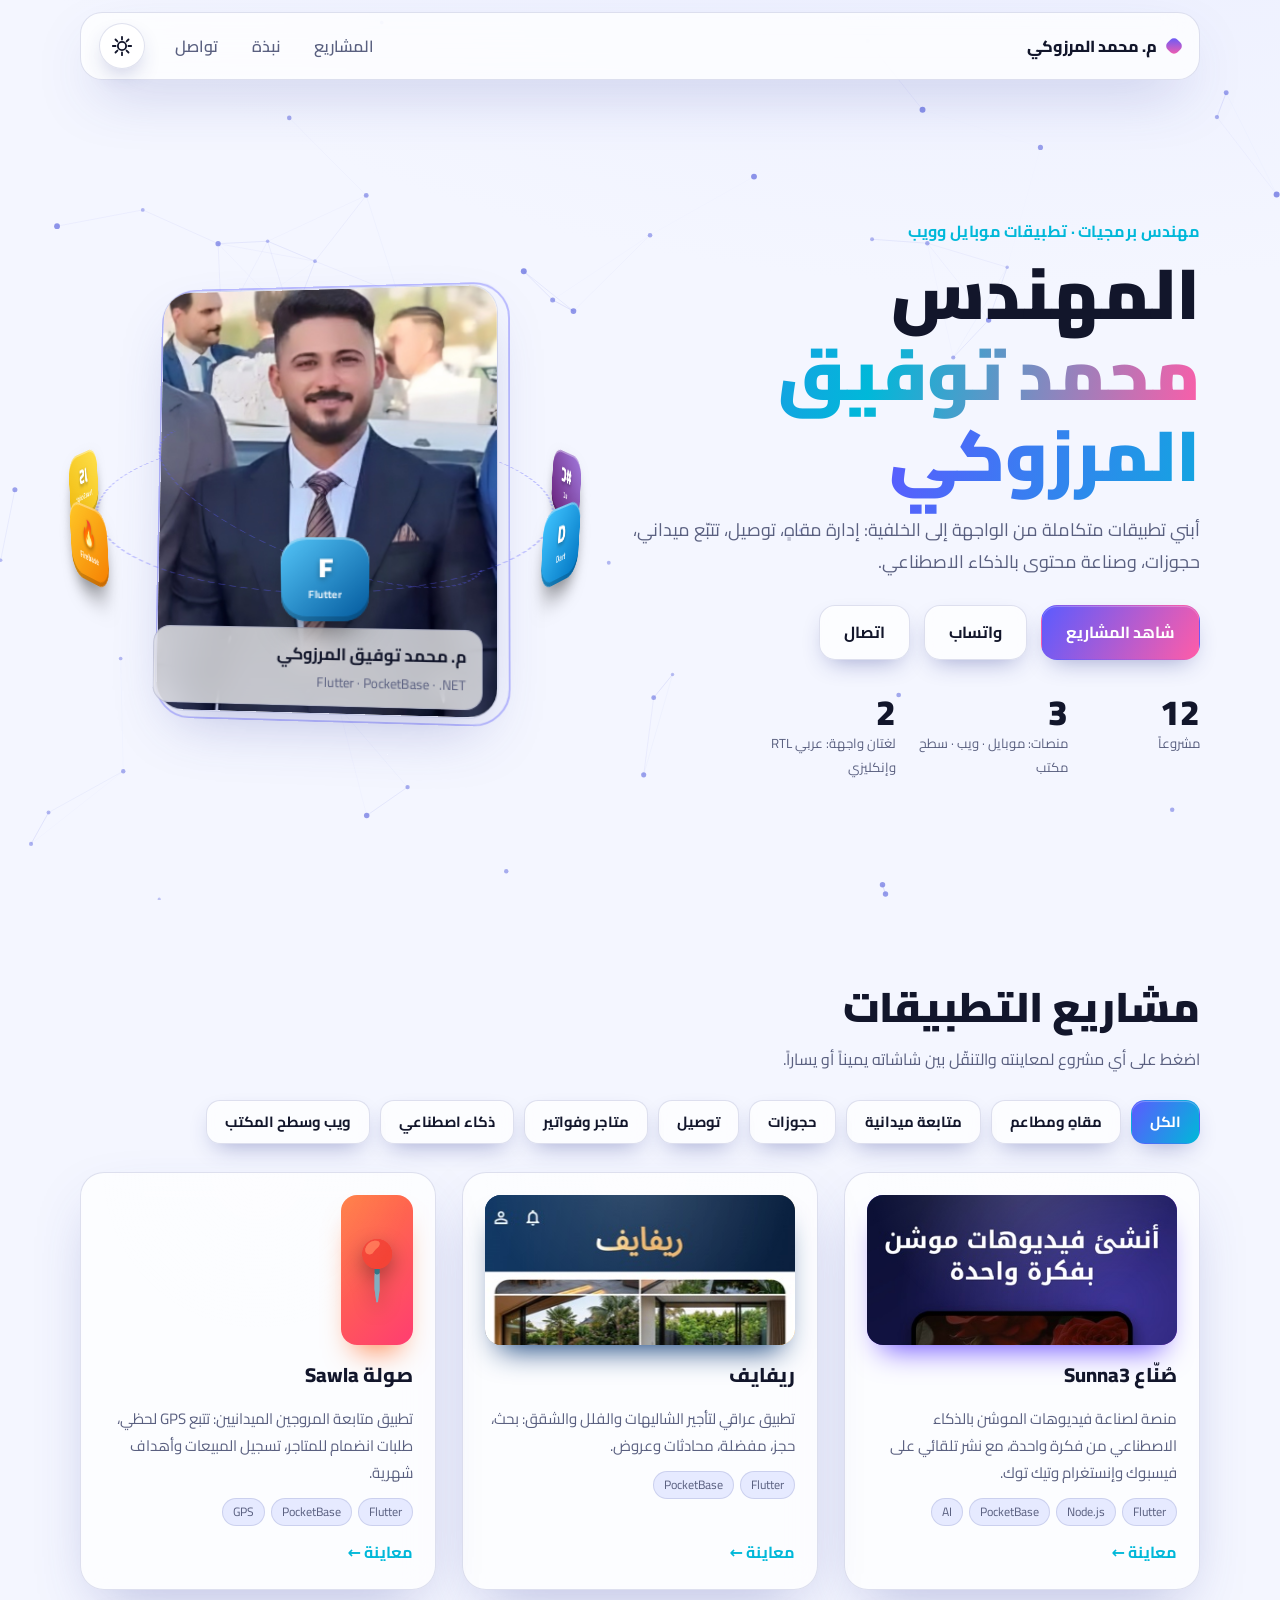
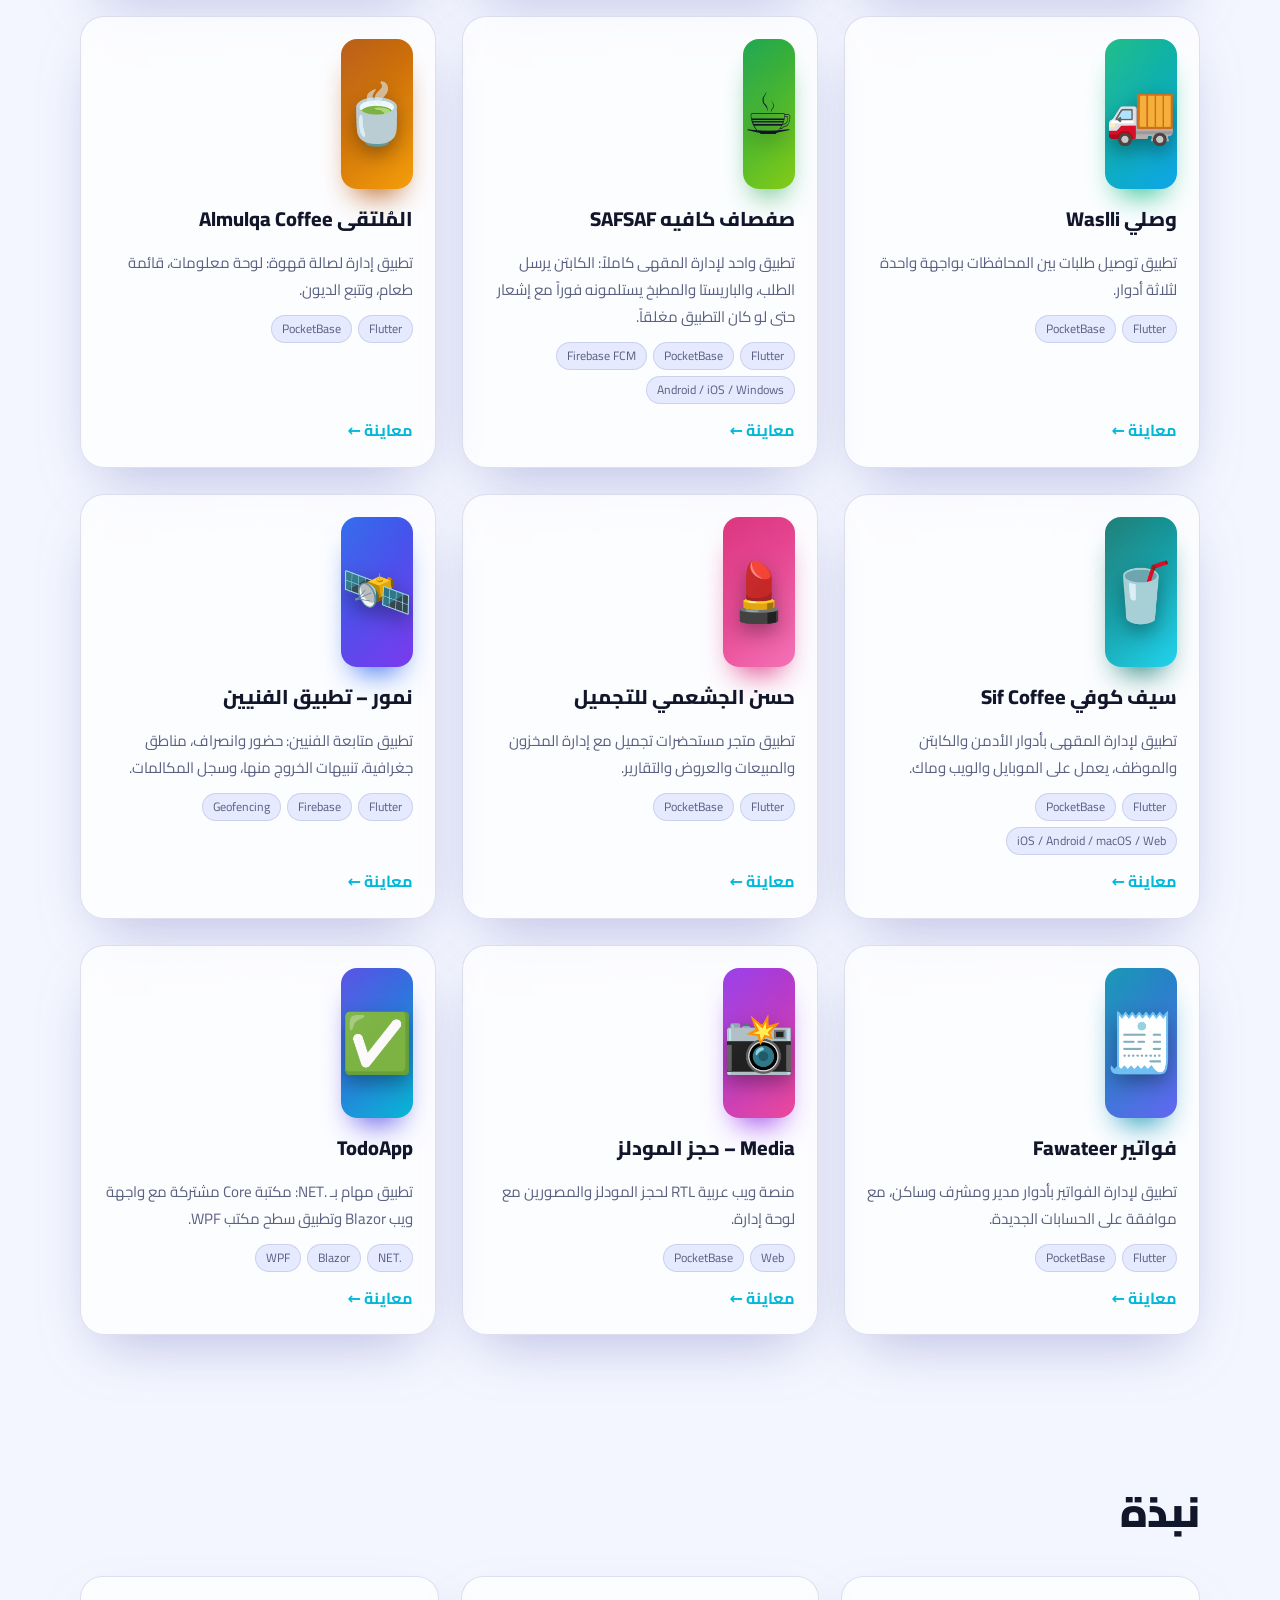
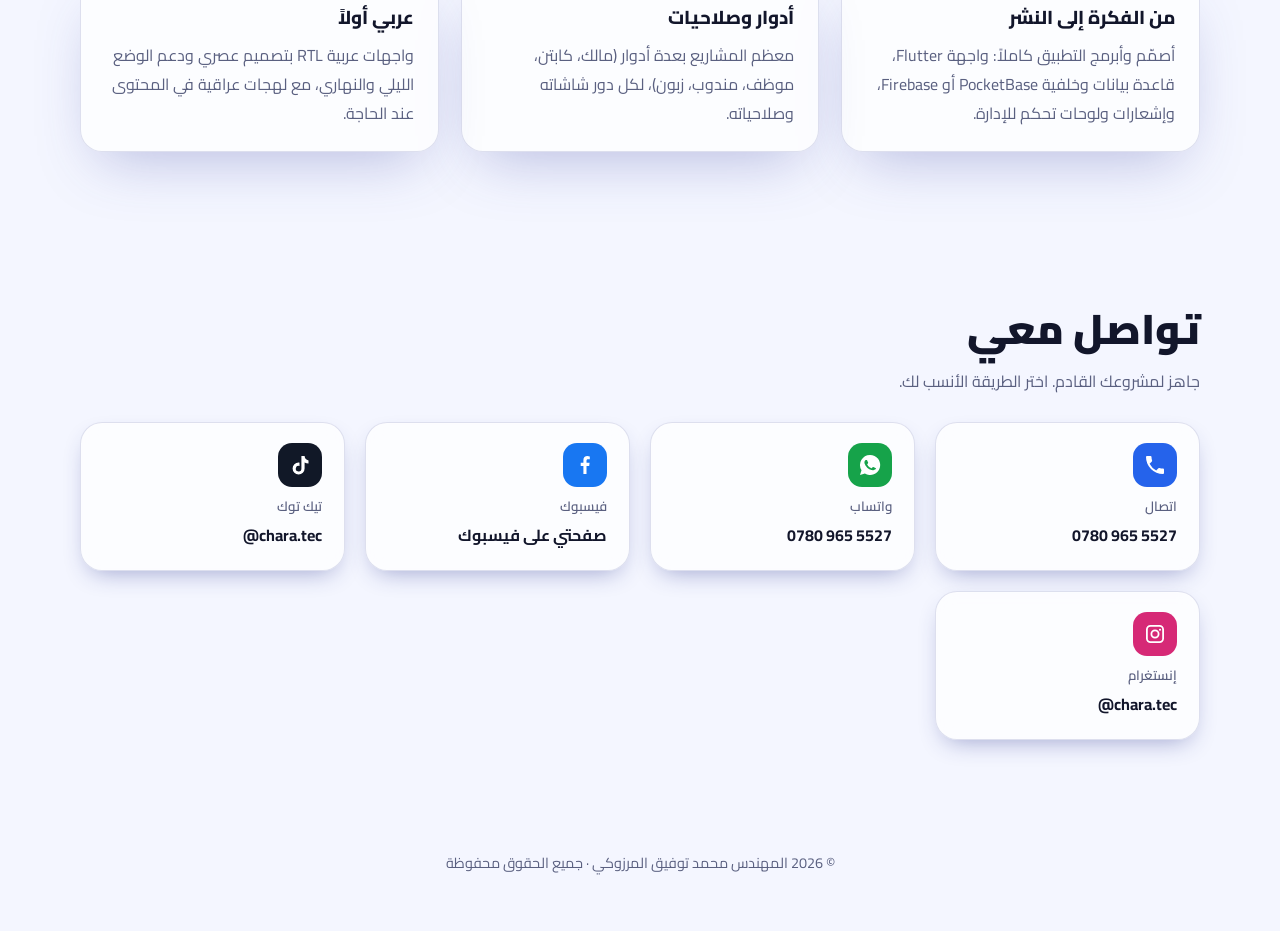
==== index.html @ 1ab7b8b7 "Replace cubes with orbiting 3D tech icons" ====
<!doctype html>
<html lang="ar" dir="rtl">
<head>
<meta charset="utf-8">
<meta name="viewport" content="width=device-width, initial-scale=1">
<title>المهندس محمد توفيق المرزوكي | مشاريع التطبيقات</title>
<meta name="description" content="معرض أعمال المهندس محمد توفيق المرزوكي: تطبيقات موبايل وويب بـ Flutter و PocketBase و .NET.">
<meta name="theme-color" content="#0b1020">
<meta property="og:title" content="المهندس محمد توفيق المرزوكي | مشاريع التطبيقات">
<meta property="og:description" content="معرض أعمال تطبيقات الموبايل والويب.">
<meta property="og:image" content="assets/me.jpg">
<link rel="icon" href="assets/sunna3-icon.png">
<link rel="preconnect" href="https://fonts.googleapis.com">
<link rel="preconnect" href="https://fonts.gstatic.com" crossorigin>
<link href="https://fonts.googleapis.com/css2?family=Cairo:wght@400;600;800;900&display=swap" rel="stylesheet">
<link rel="stylesheet" href="style.css">
<script>
try{var t=localStorage.getItem('theme');if(!t)t=matchMedia('(prefers-color-scheme: light)').matches?'light':'dark';document.documentElement.dataset.theme=t}catch(e){document.documentElement.dataset.theme='dark'}
</script>
</head>
<body>
<canvas id="bg" aria-hidden="true"></canvas>

<header class="nav">
  <a class="brand" href="#top"><span class="brand-dot"></span>م. محمد المرزوكي</a>
  <nav class="links">
    <a href="#projects">المشاريع</a>
    <a href="#about">نبذة</a>
    <a href="#contact">تواصل</a>
  </nav>
  <button id="themeBtn" class="fbtn icon-btn" aria-label="تبديل الوضع الليلي والنهاري" title="الوضع الليلي / النهاري">
    <svg class="i-sun" viewBox="0 0 24 24"><circle cx="12" cy="12" r="4.5"/><path d="M12 2v3M12 19v3M2 12h3M19 12h3M4.9 4.9l2.1 2.1M17 17l2.1 2.1M4.9 19.1 7 17M17 7l2.1-2.1"/></svg>
    <svg class="i-moon" viewBox="0 0 24 24"><path d="M20 14.5A8.5 8.5 0 0 1 9.5 4 8.5 8.5 0 1 0 20 14.5z"/></svg>
  </button>
</header>

<main id="top">
  <section class="hero">
    <div class="hero-text" data-reveal>
      <p class="eyebrow">مهندس برمجيات · تطبيقات موبايل وويب</p>
      <h1>المهندس<br><span class="grad">محمد توفيق المرزوكي</span></h1>
      <p class="lead">أبني تطبيقات متكاملة من الواجهة إلى الخلفية: إدارة مقاهٍ، توصيل، تتبّع ميداني، حجوزات، وصناعة محتوى بالذكاء الاصطناعي.</p>
      <div class="cta">
        <a class="fbtn primary" href="#projects">شاهد المشاريع</a>
        <a class="fbtn ghost" href="https://wa.me/9647809655527" target="_blank" rel="noopener">واتساب</a>
        <a class="fbtn ghost" href="tel:+9647809655527">اتصال</a>
      </div>
      <ul class="stats">
        <li><b data-count="12">0</b><span>مشروعاً</span></li>
        <li><b data-count="3">0</b><span>منصات: موبايل · ويب · سطح مكتب</span></li>
        <li><b data-count="2">0</b><span>لغتان واجهة: عربي RTL وإنكليزي</span></li>
      </ul>
    </div>

    <div class="hero-3d" id="hero3d">
      <ul class="orbit" aria-label="لغات وتقنيات البرمجة"><li class="tech" style="--a:0deg;--bg:linear-gradient(135deg,#54c5f8,#01579b)"><span class="tile"><b>F</b><small>Flutter</small></span></li><li class="tech" style="--a:51deg;--bg:linear-gradient(135deg,#40c4ff,#0175c2)"><span class="tile"><b>D</b><small>Dart</small></span></li><li class="tech" style="--a:103deg;--bg:linear-gradient(135deg,#a179dc,#68217a)"><span class="tile"><b>C#</b><small>C#</small></span></li><li class="tech" style="--a:154deg;--bg:linear-gradient(135deg,#7b4fe0,#512bd4)"><span class="tile"><b>.NET</b><small>.NET</small></span></li><li class="tech" style="--a:206deg;--bg:linear-gradient(135deg,#8cc84b,#3c873a)"><span class="tile"><b>JS</b><small>Node.js</small></span></li><li class="tech" style="--a:257deg;--bg:linear-gradient(135deg,#ffe14d,#f0b90b)"><span class="tile"><b>JS</b><small>JavaScript</small></span></li><li class="tech" style="--a:309deg;--bg:linear-gradient(135deg,#ffca28,#f57c00)"><span class="tile"><b>🔥</b><small>Firebase</small></span></li></ul>
      <div class="ring r1"></div><div class="ring r2"></div>
      <figure class="photo">
        <img src="assets/me.jpg" alt="المهندس محمد توفيق المرزوكي" width="900" height="1125">
        <figcaption><b>م. محمد توفيق المرزوكي</b><span>Flutter · PocketBase · .NET</span></figcaption>
      </figure>
    </div>
  </section>

  <section id="projects" class="section">
    <div class="sec-head" data-reveal>
      <h2>مشاريع التطبيقات</h2>
      <p>اضغط على أي مشروع لمعاينته والتنقّل بين شاشاته يميناً أو يساراً.</p>
    </div>
    <div class="filters" id="filters" data-reveal></div>
    <div class="grid" id="grid"></div>
  </section>

  <section id="about" class="section about">
    <div class="sec-head" data-reveal><h2>نبذة</h2></div>
    <div class="about-grid">
      <article class="card3d" data-reveal><h3>من الفكرة إلى النشر</h3><p>أصمّم وأبرمج التطبيق كاملاً: واجهة Flutter، قاعدة بيانات وخلفية PocketBase أو Firebase، وإشعارات ولوحات تحكم للإدارة.</p></article>
      <article class="card3d" data-reveal><h3>أدوار وصلاحيات</h3><p>معظم المشاريع بعدة أدوار (مالك، كابتن، موظف، مندوب، زبون)، لكل دور شاشاته وصلاحياته.</p></article>
      <article class="card3d" data-reveal><h3>عربي أولاً</h3><p>واجهات عربية RTL بتصميم عصري ودعم الوضع الليلي والنهاري، مع لهجات عراقية في المحتوى عند الحاجة.</p></article>
    </div>
  </section>

  <section id="contact" class="section">
    <div class="sec-head" data-reveal>
      <h2>تواصل معي</h2>
      <p>جاهز لمشروعك القادم. اختر الطريقة الأنسب لك.</p>
    </div>
    <div class="contact-grid" id="contactGrid"></div>
  </section>
</main>

<footer>
  <p>© <span id="yr"></span> المهندس محمد توفيق المرزوكي · جميع الحقوق محفوظة</p>
</footer>

<!-- Preview modal -->
<div class="modal" id="modal" hidden role="dialog" aria-modal="true" aria-labelledby="mTitle">
  <div class="backdrop" data-close></div>
  <div class="sheet">
    <button class="fbtn icon-btn close" data-close aria-label="إغلاق">✕</button>
    <div class="stage">
      <button class="fbtn icon-btn nav-arrow next" id="nextBtn" aria-label="التالي">‹</button>
      <div class="phone" id="phone"><div class="notch"></div><div class="screen" id="screen"></div></div>
      <button class="fbtn icon-btn nav-arrow prev" id="prevBtn" aria-label="السابق">›</button>
    </div>
    <div class="dots" id="dots"></div>
    <div class="info">
      <h3 id="mTitle"></h3>
      <p id="mDesc"></p>
      <ul class="chips" id="mTags"></ul>
      <ul class="feat" id="mFeat"></ul>
    </div>
  </div>
</div>

<script src="app.js"></script>
</body>
</html>
---- style.css ----
:root{
  --bg:#f4f6ff;--bg2:#e6eaff;--card:rgba(255,255,255,.72);--card-b:rgba(80,90,160,.18);
  --text:#12162b;--muted:#5a6080;--a1:#5b5bff;--a2:#00b8d9;--a3:#ff5ca8;
  --shadow:0 24px 60px -20px rgba(60,70,160,.35);--cube:rgba(91,91,255,.14);--cube-b:rgba(91,91,255,.55)
}
:root[data-theme="dark"]{
  --bg:#080b18;--bg2:#10152e;--card:rgba(22,28,60,.62);--card-b:rgba(140,150,255,.2);
  --text:#eef0ff;--muted:#9aa2cc;--a1:#7c7cff;--a2:#22d3ee;--a3:#ff6bb5;
  --shadow:0 28px 70px -22px rgba(0,0,0,.8);--cube:rgba(124,124,255,.12);--cube-b:rgba(124,124,255,.6)
}
*{box-sizing:border-box;margin:0;padding:0}
html{scroll-behavior:smooth;-webkit-text-size-adjust:100%}
body{font-family:'Cairo',system-ui,sans-serif;background:radial-gradient(1200px 700px at 80% -10%,var(--bg2),var(--bg));color:var(--text);line-height:1.8;overflow-x:hidden;min-height:100vh;transition:background .4s,color .4s}
#bg{position:fixed;inset:0;width:100%;height:100%;z-index:0;pointer-events:none}
main,footer,.nav{position:relative;z-index:1}
a{color:inherit;text-decoration:none}
ul{list-style:none}
.grad{background:linear-gradient(100deg,var(--a1),var(--a2) 55%,var(--a3));-webkit-background-clip:text;background-clip:text;color:transparent}

/* nav */
.nav{position:sticky;top:12px;margin:12px auto 0;width:min(1120px,calc(100% - 24px));display:flex;align-items:center;gap:16px;padding:10px 18px;border-radius:22px;background:var(--card);border:1px solid var(--card-b);backdrop-filter:blur(16px);-webkit-backdrop-filter:blur(16px);box-shadow:var(--shadow);z-index:50}
.brand{font-weight:800;display:flex;align-items:center;gap:10px;margin-inline-end:auto}
.brand-dot{width:14px;height:14px;border-radius:5px;background:linear-gradient(135deg,var(--a1),var(--a3));transform:rotate(45deg);animation:spin 6s linear infinite}
.links{display:flex;gap:6px}
.links a{padding:6px 14px;border-radius:12px;font-weight:600;color:var(--muted);transition:.25s}
.links a:hover{color:var(--text);background:var(--bg2);transform:translateY(-2px)}

/* floating buttons */
.fbtn{--lift:0px;position:relative;display:inline-flex;align-items:center;justify-content:center;gap:8px;font:inherit;font-weight:700;color:var(--text);cursor:pointer;border:1px solid var(--card-b);background:var(--card);padding:12px 24px;border-radius:16px;backdrop-filter:blur(10px);-webkit-backdrop-filter:blur(10px);box-shadow:0 10px 24px -10px rgba(40,50,140,.45),inset 0 1px 0 rgba(255,255,255,.25);transform:translateY(var(--lift)) perspective(600px);transition:transform .35s cubic-bezier(.2,.9,.3,1.4),box-shadow .35s,background .3s;animation:float 4.5s ease-in-out infinite;overflow:hidden;will-change:transform}
.fbtn:nth-child(2n){animation-delay:-1.4s}.fbtn:nth-child(3n){animation-delay:-2.7s}
.fbtn:hover{transform:translateY(-6px) perspective(600px) rotateX(8deg) scale(1.06);box-shadow:0 22px 36px -12px rgba(91,91,255,.6);animation-play-state:paused}
.fbtn:active{transform:translateY(0) scale(.96)}
.fbtn:focus-visible,a:focus-visible,button:focus-visible{outline:3px solid var(--a2);outline-offset:3px}
.fbtn.primary{color:#fff;border-color:transparent;background:linear-gradient(120deg,var(--a1),var(--a3))}
.fbtn.ghost{background:var(--card)}
.icon-btn{width:46px;height:46px;padding:0;border-radius:50%;font-size:22px}
.icon-btn svg{width:22px;height:22px;fill:none;stroke:currentColor;stroke-width:2;stroke-linecap:round}
.i-moon{display:none}[data-theme=dark] .i-sun{display:none}[data-theme=dark] .i-moon{display:block}
.ripple{position:absolute;border-radius:50%;background:rgba(255,255,255,.45);transform:scale(0);animation:rip .6s ease-out;pointer-events:none}
@keyframes rip{to{transform:scale(4);opacity:0}}
@keyframes float{0%,100%{translate:0 0}50%{translate:0 -7px}}
@keyframes spin{to{transform:rotate(405deg)}}

/* hero */
.hero{width:min(1120px,calc(100% - 32px));margin:0 auto;padding:56px 0 40px;display:grid;grid-template-columns:1.1fr .9fr;gap:32px;align-items:center;min-height:calc(100vh - 80px)}
.eyebrow{color:var(--a2);font-weight:700;letter-spacing:.3px;margin-bottom:8px}
h1{font-size:clamp(2.4rem,6vw,4.4rem);line-height:1.15;font-weight:900}
.lead{margin:18px 0 26px;color:var(--muted);font-size:1.12rem;max-width:34em}
.cta{display:flex;flex-wrap:wrap;gap:14px}
.stats{display:flex;flex-wrap:wrap;gap:22px;margin-top:34px}
.stats li{display:flex;flex-direction:column;min-width:110px}
.stats b{font-size:2.2rem;font-weight:900;line-height:1.1}
.stats span{font-size:.82rem;color:var(--muted);max-width:150px}

.hero-3d{position:relative;height:min(560px,70vh);perspective:1100px;transform-style:preserve-3d;display:grid;place-items:center}
.photo{position:relative;width:min(340px,78%);aspect-ratio:4/5;border-radius:28px;transform-style:preserve-3d;transform:rotateY(var(--ry,-8deg)) rotateX(var(--rx,4deg));transition:transform .15s ease-out;box-shadow:var(--shadow),0 0 0 1px var(--card-b);background:var(--card);animation:bob 6s ease-in-out infinite}
.photo img{width:100%;height:100%;object-fit:cover;object-position:50% 12%;border-radius:28px;display:block}
.photo::before{content:"";position:absolute;inset:-14px;border-radius:38px;border:2px solid var(--cube-b);transform:translateZ(-40px);opacity:.7}
.photo figcaption{position:absolute;inset-inline:14px;bottom:14px;padding:10px 14px;border-radius:16px;background:var(--card);backdrop-filter:blur(14px);-webkit-backdrop-filter:blur(14px);border:1px solid var(--card-b);display:flex;flex-direction:column;transform:translateZ(60px)}
.photo figcaption b{font-size:.98rem}.photo figcaption span{font-size:.78rem;color:var(--muted)}
@keyframes bob{0%,100%{translate:0 0}50%{translate:0 -12px}}
.ring{position:absolute;border-radius:50%;border:2px dashed var(--cube-b);pointer-events:none;opacity:.6}
.r1{width:92%;aspect-ratio:1;animation:rot 30s linear infinite;transform:rotateX(70deg)}
.r2{width:70%;aspect-ratio:1;animation:rot 20s linear infinite reverse;transform:rotateX(70deg) rotateY(20deg)}
@keyframes rot{to{rotate:360deg}}

/* sections */
.section{width:min(1120px,calc(100% - 32px));margin:0 auto;padding:70px 0}
.sec-head{margin-bottom:26px}
.sec-head h2{font-size:clamp(1.8rem,4vw,2.6rem);font-weight:900}
.sec-head p{color:var(--muted)}
.filters{display:flex;flex-wrap:wrap;gap:10px;margin-bottom:28px}
.filters .fbtn{padding:8px 18px;font-size:.92rem;border-radius:14px}
.filters .fbtn.on{color:#fff;background:linear-gradient(120deg,var(--a1),var(--a2));border-color:transparent}

.grid{display:grid;grid-template-columns:repeat(auto-fill,minmax(300px,1fr));gap:26px;perspective:1400px}
.pcard{position:relative;border-radius:24px;padding:22px;background:var(--card);border:1px solid var(--card-b);backdrop-filter:blur(14px);-webkit-backdrop-filter:blur(14px);box-shadow:var(--shadow);transform-style:preserve-3d;transform:rotateX(var(--rx,0)) rotateY(var(--ry,0));transition:transform .2s ease-out,box-shadow .3s;cursor:pointer;text-align:start;font:inherit;color:inherit;display:flex;flex-direction:column;gap:12px;overflow:hidden}
.pcard::after{content:"";position:absolute;inset:0;background:radial-gradient(260px circle at var(--mx,50%) var(--my,0%),rgba(255,255,255,.16),transparent 60%);pointer-events:none}
.pcard:hover{box-shadow:0 36px 70px -22px var(--hue)}
.pic{height:150px;border-radius:16px;display:grid;place-items:center;font-size:3.6rem;background:linear-gradient(135deg,var(--hue),var(--hue2));transform:translateZ(36px);box-shadow:0 18px 30px -14px var(--hue);position:relative;overflow:hidden}
.pic img{width:100%;height:100%;object-fit:cover;object-position:top}
.pic .em{filter:drop-shadow(0 8px 10px rgba(0,0,0,.35));animation:float 4s ease-in-out infinite}
.pcard h3{font-size:1.25rem;font-weight:800;transform:translateZ(28px)}
.pcard p{color:var(--muted);font-size:.94rem;transform:translateZ(18px)}
.chips{display:flex;flex-wrap:wrap;gap:6px}
.chips li{font-size:.76rem;padding:2px 10px;border-radius:999px;background:var(--bg2);border:1px solid var(--card-b);color:var(--muted)}
.pcard .more{margin-top:auto;color:var(--a2);font-weight:700;transform:translateZ(24px)}

.about-grid{display:grid;grid-template-columns:repeat(auto-fit,minmax(260px,1fr));gap:22px;perspective:1200px}
.card3d{padding:24px;border-radius:22px;background:var(--card);border:1px solid var(--card-b);box-shadow:var(--shadow);transition:transform .3s;transform-style:preserve-3d}
.card3d:hover{transform:rotateX(6deg) rotateY(-6deg) translateY(-6px)}
.card3d h3{margin-bottom:6px;font-weight:800}.card3d p{color:var(--muted)}

.contact-grid{display:grid;grid-template-columns:repeat(auto-fit,minmax(210px,1fr));gap:20px}
.ct{flex-direction:column;align-items:flex-start;gap:2px;padding:20px 22px;border-radius:22px;text-align:start;justify-content:flex-start}
.ct .ic{width:44px;height:44px;border-radius:14px;display:grid;place-items:center;color:#fff;font-size:1.3rem;margin-bottom:6px;background:var(--c)}
.ct svg{width:24px;height:24px;fill:currentColor}
.ct small{color:var(--muted);font-weight:600}.ct b{direction:ltr;unicode-bidi:plaintext}

footer{text-align:center;color:var(--muted);padding:40px 16px 56px;font-size:.9rem}

/* reveal */
[data-reveal]{opacity:0;transform:translateY(28px) rotateX(10deg);transition:opacity .8s,transform .8s cubic-bezier(.2,.8,.2,1)}
[data-reveal].in{opacity:1;transform:none}

/* modal */
.modal[hidden]{display:none}
.modal{position:fixed;inset:0;z-index:100;display:grid;place-items:center;padding:16px}
.backdrop{position:absolute;inset:0;background:rgba(4,6,16,.72);backdrop-filter:blur(8px);-webkit-backdrop-filter:blur(8px);animation:fade .3s}
.sheet{position:relative;width:min(1000px,100%);max-height:calc(100vh - 32px);overflow:auto;border-radius:28px;background:var(--bg);border:1px solid var(--card-b);box-shadow:0 40px 100px -20px #000;padding:28px;display:grid;grid-template-columns:minmax(260px,380px) 1fr;grid-template-areas:"stage info" "dots info";gap:14px 30px;animation:pop .45s cubic-bezier(.2,1,.3,1.2);perspective:1400px}
.close{position:absolute;top:14px;inset-inline-start:14px;z-index:5;width:40px;height:40px;font-size:16px}
.stage{grid-area:stage;display:flex;align-items:center;justify-content:center;gap:8px}
.phone{position:relative;width:min(240px,48vw);aspect-ratio:9/19;border-radius:36px;border:9px solid #0a0d1c;background:#0a0d1c;box-shadow:0 30px 60px -20px rgba(0,0,0,.7),0 0 0 1.5px var(--card-b);transform:rotateY(var(--ry,-10deg)) rotateX(var(--rx,3deg));transition:transform .2s ease-out;overflow:hidden;flex:none}
.notch{position:absolute;top:0;left:50%;translate:-50% 0;width:34%;height:16px;background:#0a0d1c;border-radius:0 0 12px 12px;z-index:3}
.screen{position:absolute;inset:0;border-radius:26px;overflow:hidden;background:var(--bg2)}
.slide{position:absolute;inset:0;animation:slideL .45s cubic-bezier(.2,.9,.3,1)}
.slide.from-r{animation-name:slideR}
.slide img{width:100%;height:100%;object-fit:cover;object-position:top}
.slide.txt{display:flex;flex-direction:column;justify-content:center;gap:10px;padding:34px 18px 18px;color:#fff;background:linear-gradient(160deg,var(--hue),var(--hue2))}
.slide.txt .big{font-size:3rem;text-align:center;filter:drop-shadow(0 8px 10px rgba(0,0,0,.3))}
.slide.txt h4{font-size:1.1rem;text-align:center}
.slide.txt li{background:rgba(255,255,255,.18);border:1px solid rgba(255,255,255,.3);border-radius:12px;padding:6px 10px;font-size:.82rem;line-height:1.5;backdrop-filter:blur(4px)}
.slide.txt ul{display:flex;flex-direction:column;gap:6px}
@keyframes slideL{from{transform:translateX(-100%) rotateY(35deg);opacity:0}to{transform:none;opacity:1}}
@keyframes slideR{from{transform:translateX(100%) rotateY(-35deg);opacity:0}to{transform:none;opacity:1}}
@keyframes fade{from{opacity:0}}
@keyframes pop{from{opacity:0;transform:translateY(40px) rotateX(18deg) scale(.94)}}
.nav-arrow{font-size:30px;line-height:1;padding-bottom:4px}
.dots{grid-area:dots;display:flex;justify-content:center;gap:8px;align-self:start}
.dots button{width:10px;height:10px;border-radius:99px;border:0;background:var(--card-b);cursor:pointer;transition:.3s}
.dots button.on{width:28px;background:linear-gradient(90deg,var(--a1),var(--a3))}
.info{grid-area:info;align-self:center;padding-top:18px}
.info h3{font-size:1.9rem;font-weight:900;margin-bottom:6px}
.info p{color:var(--muted);margin-bottom:12px}
.feat{margin-top:14px;display:grid;gap:8px}
.feat li{padding:9px 14px;border-radius:14px;background:var(--card);border:1px solid var(--card-b);font-size:.95rem}
.feat li::before{content:"✦";color:var(--a2);margin-inline-end:8px}

@media (max-width:860px){
  .hero{grid-template-columns:1fr;text-align:center;padding-top:30px;min-height:0}
  .cta,.stats{justify-content:center}.lead{margin-inline:auto}
  .hero-3d{order:-1;height:420px}
  .links{display:none}
  .sheet{grid-template-columns:1fr;grid-template-areas:"stage" "dots" "info";padding:20px 16px}
  .info{padding-top:4px}
}
@media (prefers-reduced-motion:reduce){*,*::before,*::after{animation:none!important;transition:none!important}[data-reveal]{opacity:1;transform:none}}

/* orbiting tech icons */
.orbit{--R:min(260px,34vw);position:absolute;top:50%;left:50%;width:0;height:0;transform-style:preserve-3d;transform:rotateX(-14deg);animation:orb 26s linear infinite;pointer-events:none}
.tech{position:absolute;left:0;top:0;transform-style:preserve-3d;transform:rotateY(var(--a)) translateZ(var(--R))}
.tile{position:absolute;left:-34px;top:-34px;width:68px;height:68px;border-radius:20px;display:flex;flex-direction:column;align-items:center;justify-content:center;color:#fff;background:var(--bg);box-shadow:0 14px 26px -8px rgba(0,0,0,.55),inset 0 2px 0 rgba(255,255,255,.35),inset 0 -4px 0 rgba(0,0,0,.18);animation:face 26s linear infinite,bobt 3.6s ease-in-out infinite;backface-visibility:visible}
.tile b{font-size:1.35rem;font-weight:900;line-height:1;text-shadow:0 2px 4px rgba(0,0,0,.3)}
.tile small{font-size:.54rem;font-weight:700;opacity:.9;margin-top:3px}
.tech:nth-child(2n) .tile{animation-delay:0s,-1.2s}.tech:nth-child(3n) .tile{animation-delay:0s,-2.2s}
@keyframes orb{to{transform:rotateX(-14deg) rotateY(360deg)}}
@keyframes face{from{transform:rotateX(14deg) rotateY(calc(var(--a) * -1))}to{transform:rotateX(14deg) rotateY(calc(var(--a) * -1 - 360deg))}}
@keyframes bobt{0%,100%{margin-top:0}50%{margin-top:-8px}}
@media (max-width:860px){.orbit{--R:min(200px,47vw)}.tile{width:54px;height:54px;left:-27px;top:-27px;border-radius:16px}.tile b{font-size:1.05rem}}
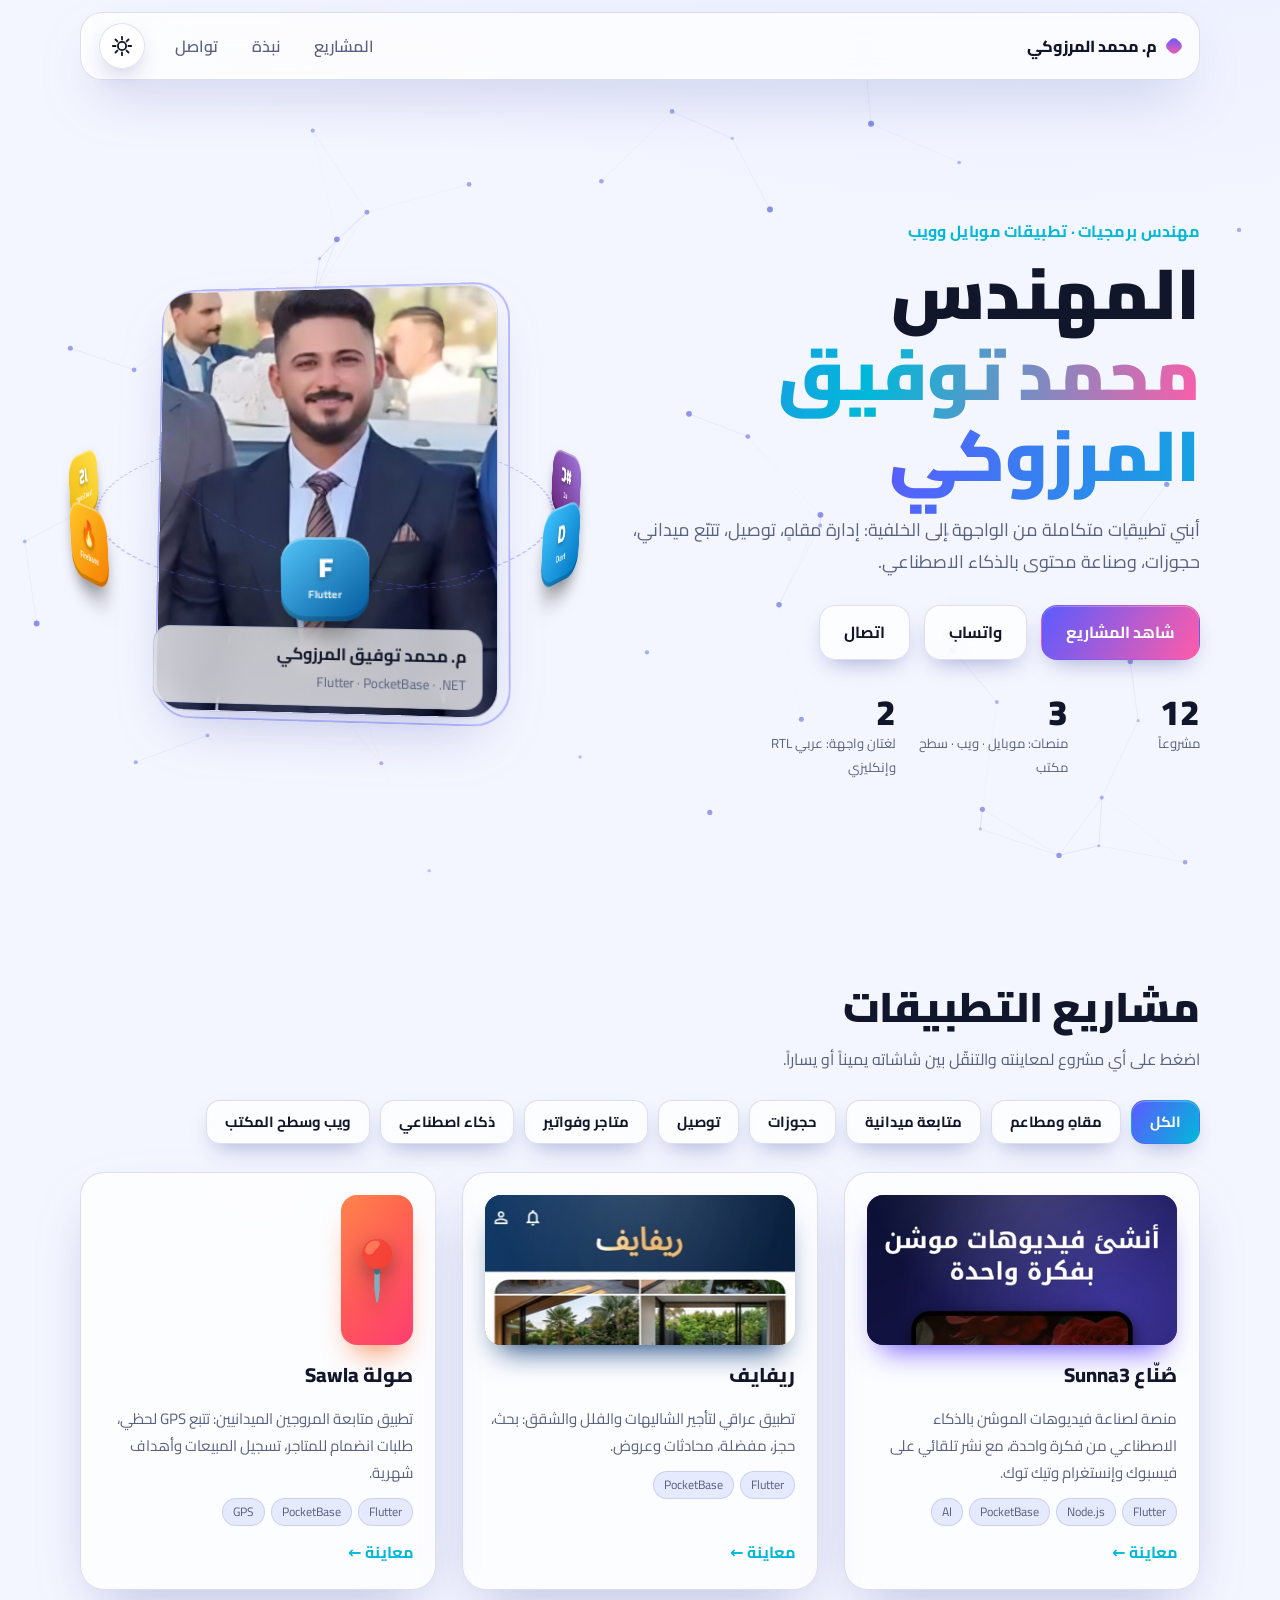
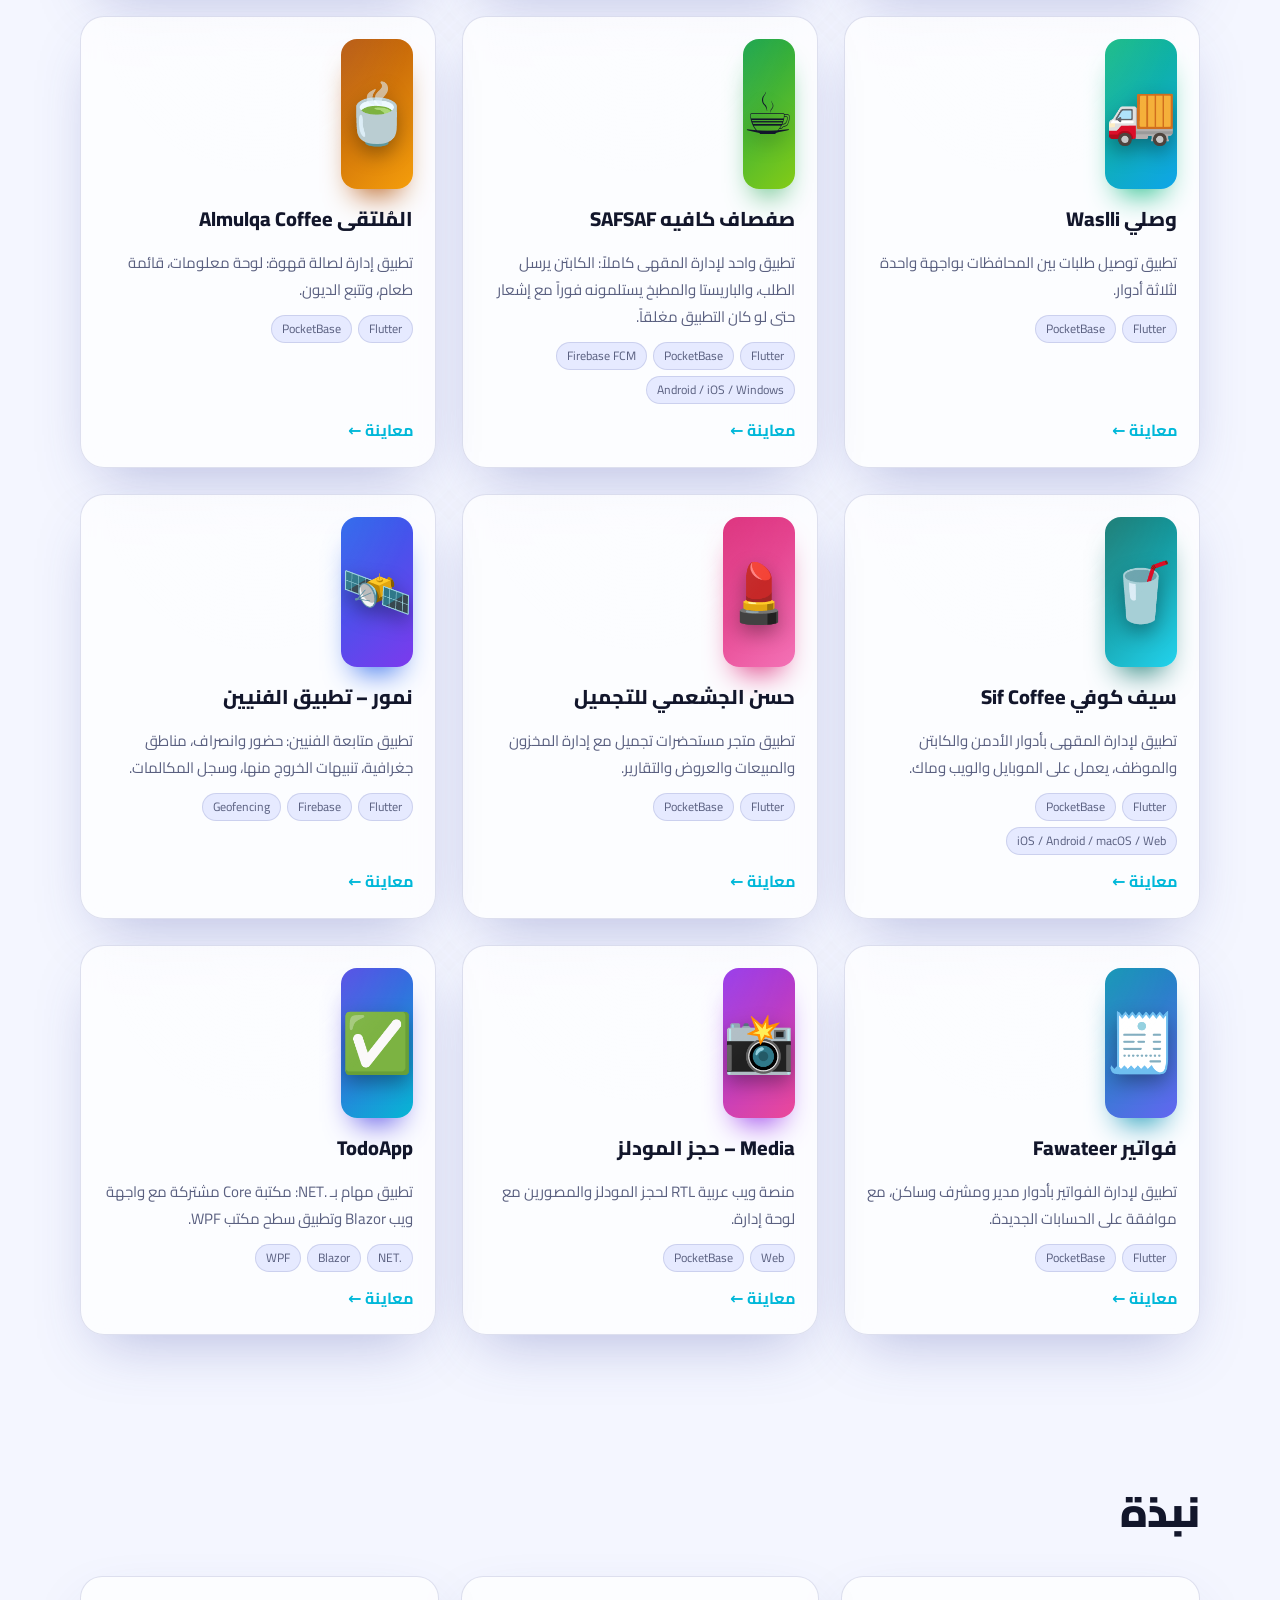
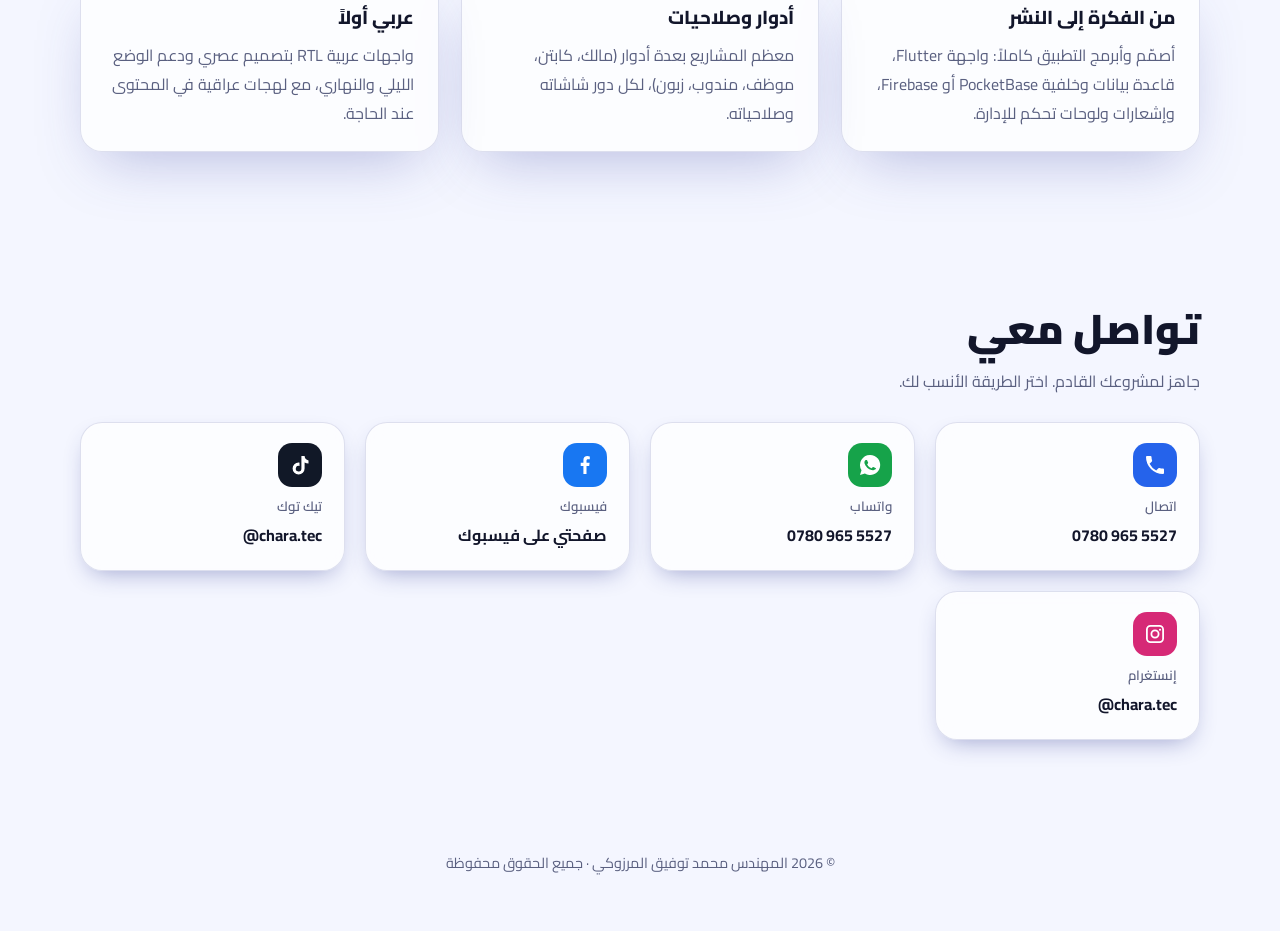
==== commit 704d781a: "Cache-bust css/js" ====
--- a/index.html
+++ b/index.html
@@ -13,7 +13,7 @@
 <link rel="preconnect" href="https://fonts.googleapis.com">
 <link rel="preconnect" href="https://fonts.gstatic.com" crossorigin>
 <link href="https://fonts.googleapis.com/css2?family=Cairo:wght@400;600;800;900&display=swap" rel="stylesheet">
-<link rel="stylesheet" href="style.css">
+<link rel="stylesheet" href="style.css?v=3">
 <script>
 try{var t=localStorage.getItem('theme');if(!t)t=matchMedia('(prefers-color-scheme: light)').matches?'light':'dark';document.documentElement.dataset.theme=t}catch(e){document.documentElement.dataset.theme='dark'}
 </script>
@@ -113,6 +113,6 @@
   </div>
 </div>
 
-<script src="app.js"></script>
+<script src="app.js?v=3"></script>
 </body>
 </html>
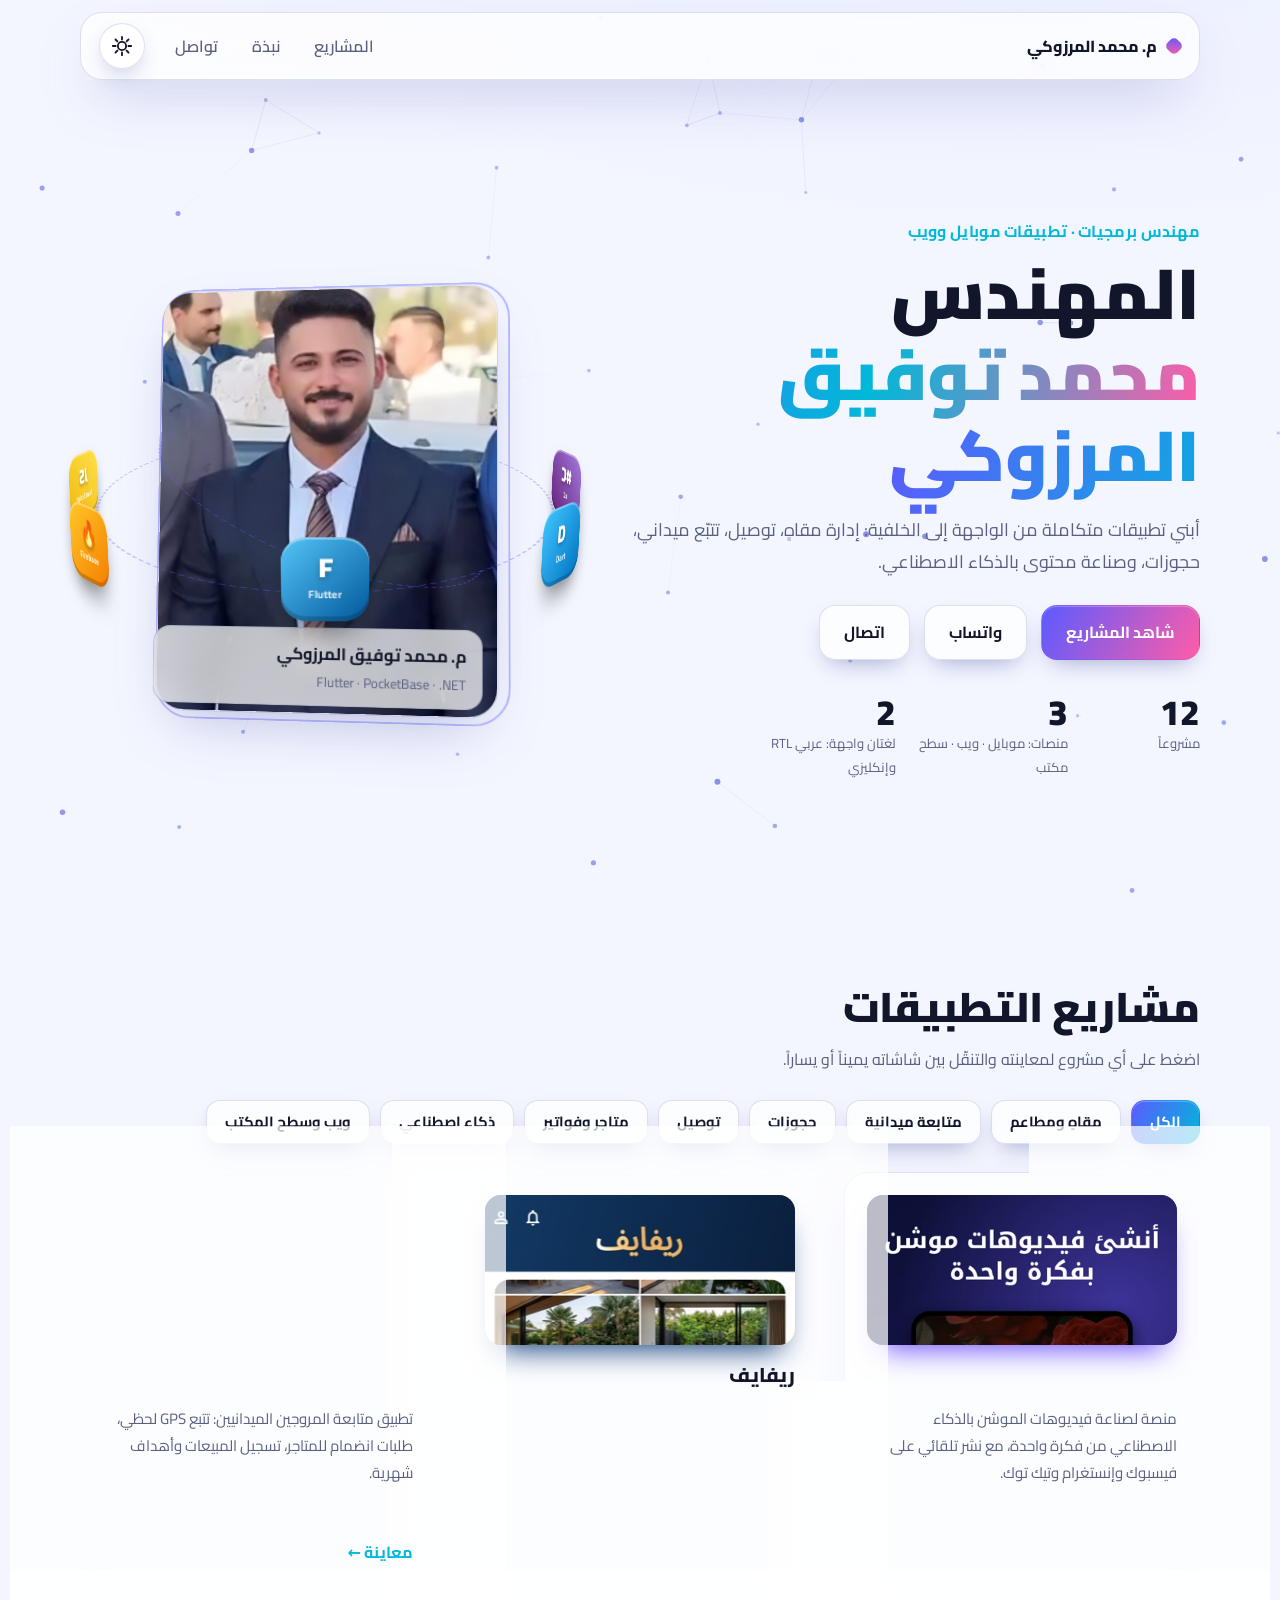
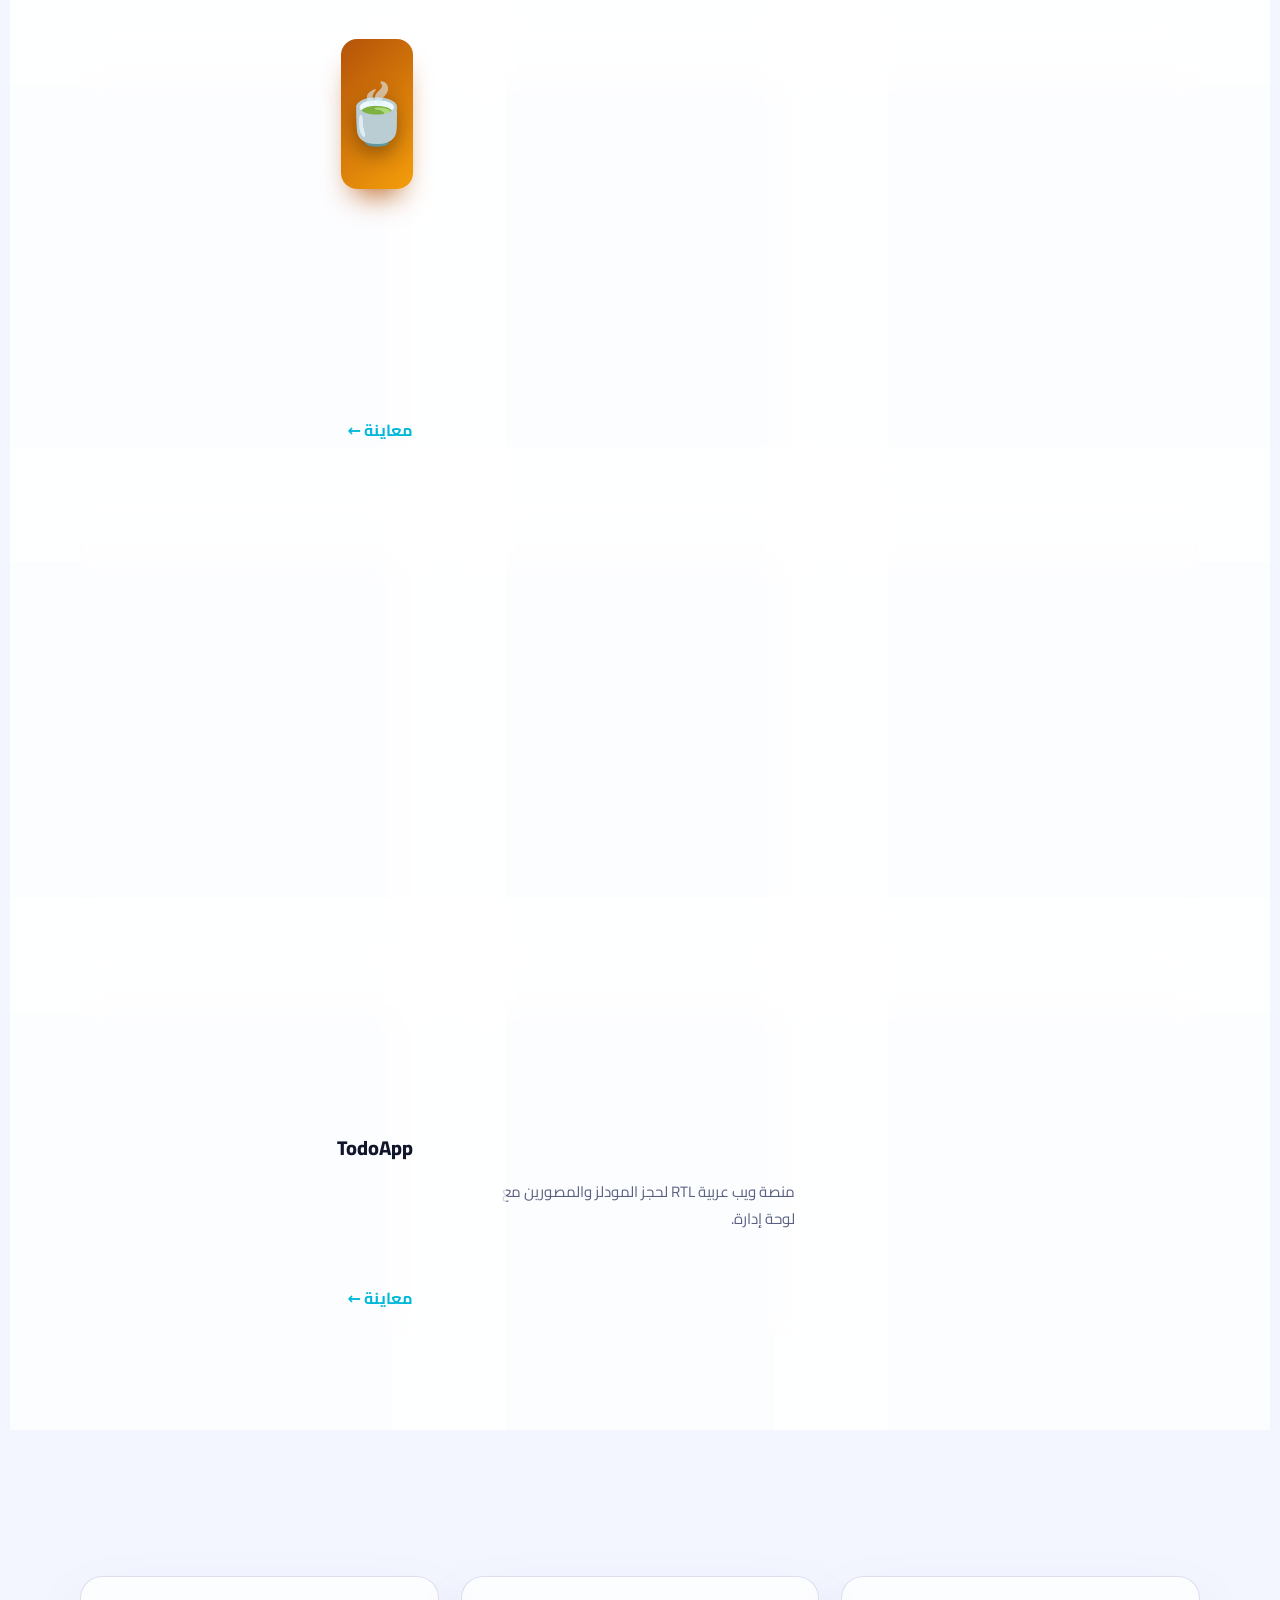
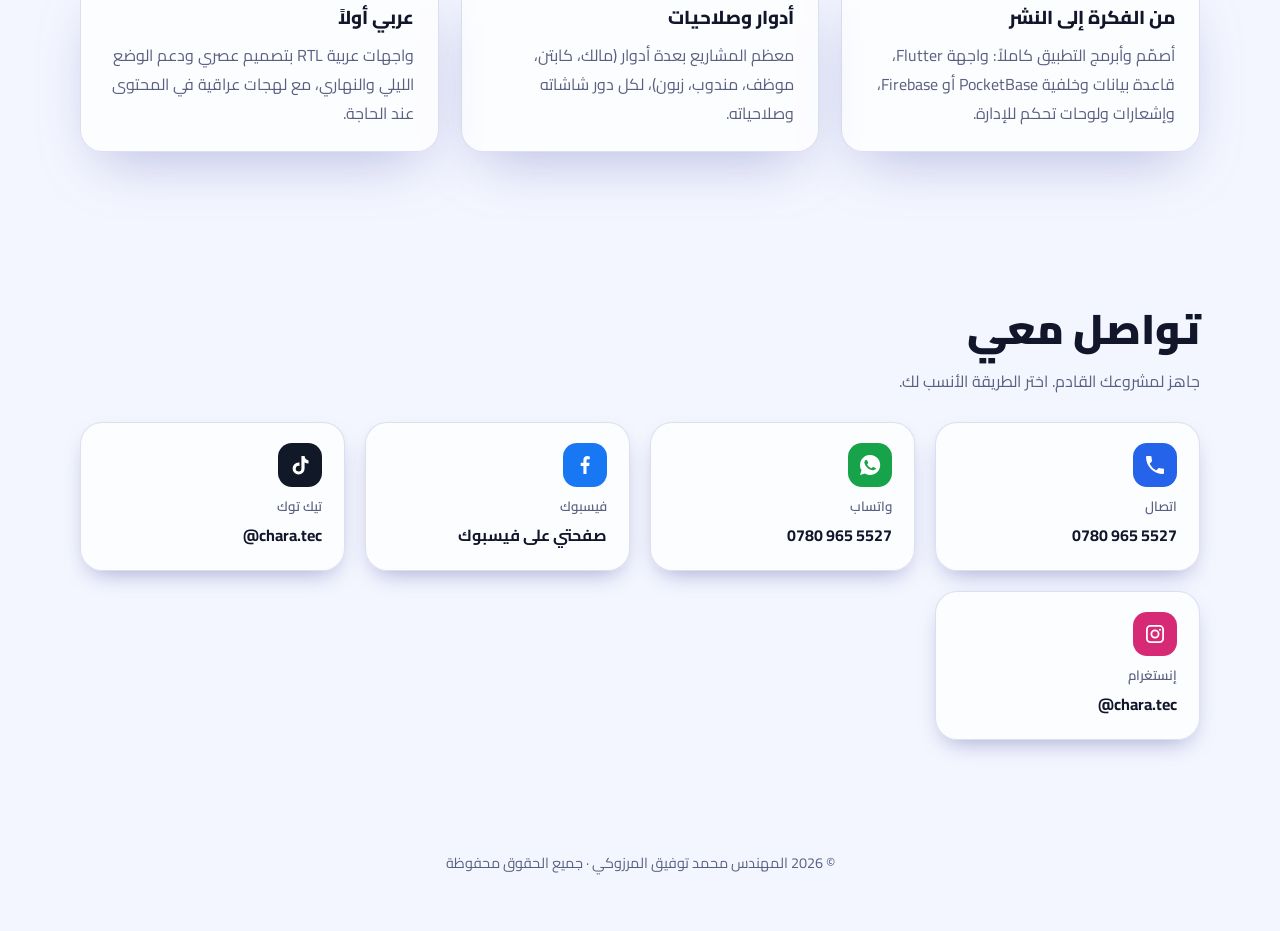
==== commit bb3c2a93: "SEO: meta tags, structured data, sitemap, robots" ====
--- a/index.html
+++ b/index.html
@@ -3,12 +3,23 @@
 <head>
 <meta charset="utf-8">
 <meta name="viewport" content="width=device-width, initial-scale=1">
-<title>المهندس محمد توفيق المرزوكي | مشاريع التطبيقات</title>
-<meta name="description" content="معرض أعمال المهندس محمد توفيق المرزوكي: تطبيقات موبايل وويب بـ Flutter و PocketBase و .NET.">
+<title>المهندس محمد توفيق المرزوكي | Mohammed Tawfiq Al-Marzouki – مبرمج تطبيقات Flutter</title>
+<meta name="description" content="المهندس محمد توفيق المرزوكي (Mohammed Tawfiq Al-Marzouki): مبرمج تطبيقات موبايل وويب بـ Flutter وPocketBase وFirebase و.NET. معرض أعمال يضم 12 تطبيقاً مع معاينة وتواصل مباشر.">
 <meta name="theme-color" content="#0b1020">
-<meta property="og:title" content="المهندس محمد توفيق المرزوكي | مشاريع التطبيقات">
-<meta property="og:description" content="معرض أعمال تطبيقات الموبايل والويب.">
-<meta property="og:image" content="assets/me.jpg">
+
+<link rel="canonical" href="https://shamory2.github.io/">
+<meta name="robots" content="index, follow, max-image-preview:large">
+<meta name="author" content="محمد توفيق المرزوكي">
+<meta name="keywords" content="محمد توفيق المرزوكي, المهندس محمد المرزوكي, Mohammed Tawfiq Al-Marzouki, مبرمج تطبيقات, Flutter, تطوير تطبيقات موبايل">
+<meta property="og:type" content="website">
+<meta property="og:locale" content="ar_AR">
+<meta property="og:site_name" content="المهندس محمد توفيق المرزوكي">
+<meta property="og:url" content="https://shamory2.github.io/">
+<meta property="og:title" content="المهندس محمد توفيق المرزوكي | Mohammed Tawfiq Al-Marzouki – مبرمج تطبيقات Flutter">
+<meta property="og:description" content="المهندس محمد توفيق المرزوكي (Mohammed Tawfiq Al-Marzouki): مبرمج تطبيقات موبايل وويب بـ Flutter وPocketBase وFirebase و.NET. معرض أعمال يضم 12 تطبيقاً مع معاينة وتواصل مباشر.">
+<meta property="og:image" content="https://shamory2.github.io/assets/me.jpg">
+<meta name="twitter:card" content="summary_large_image">
+<script type="application/ld+json">{"@context": "https://schema.org", "@graph": [{"@type": "Person", "@id": "https://shamory2.github.io/#me", "name": "محمد توفيق المرزوكي", "alternateName": ["Mohammed Tawfiq Al-Marzouki", "المهندس محمد توفيق المرزوكي"], "honorificPrefix": "المهندس", "jobTitle": "مهندس برمجيات ومطوّر تطبيقات", "url": "https://shamory2.github.io/", "image": "https://shamory2.github.io/assets/me.jpg", "telephone": "+9647809655527", "knowsAbout": ["Flutter", "Dart", "PocketBase", "Firebase", ".NET", "C#", "Node.js", "JavaScript", "Mobile app development"], "sameAs": ["https://www.facebook.com/profile.php?id=61594507494387", "https://www.tiktok.com/@chara.tec", "https://www.instagram.com/chara.tec"]}, {"@type": "WebSite", "@id": "https://shamory2.github.io/#site", "url": "https://shamory2.github.io/", "name": "المهندس محمد توفيق المرزوكي", "inLanguage": "ar", "publisher": {"@id": "https://shamory2.github.io/#me"}}]}</script>
 <link rel="icon" href="assets/sunna3-icon.png">
 <link rel="preconnect" href="https://fonts.googleapis.com">
 <link rel="preconnect" href="https://fonts.gstatic.com" crossorigin>
@@ -89,6 +100,7 @@
   </section>
 </main>
 
+<noscript><section class="section"><h2>مشاريع التطبيقات</h2><ul><li>صُنّاع Sunna3</li><li>ريفايف</li><li>صولة</li><li>وصلي Waslli</li><li>صفصاف كافيه</li><li>المُلتقى Almulqa Coffee</li><li>سيف كوفي</li><li>حسن الجشعمي للتجميل</li><li>نمور – تطبيق الفنيين</li><li>فواتير Fawateer</li><li>Media – حجز المودلز</li><li>TodoApp</li></ul></section></noscript>
 <footer>
   <p>© <span id="yr"></span> المهندس محمد توفيق المرزوكي · جميع الحقوق محفوظة</p>
 </footer>
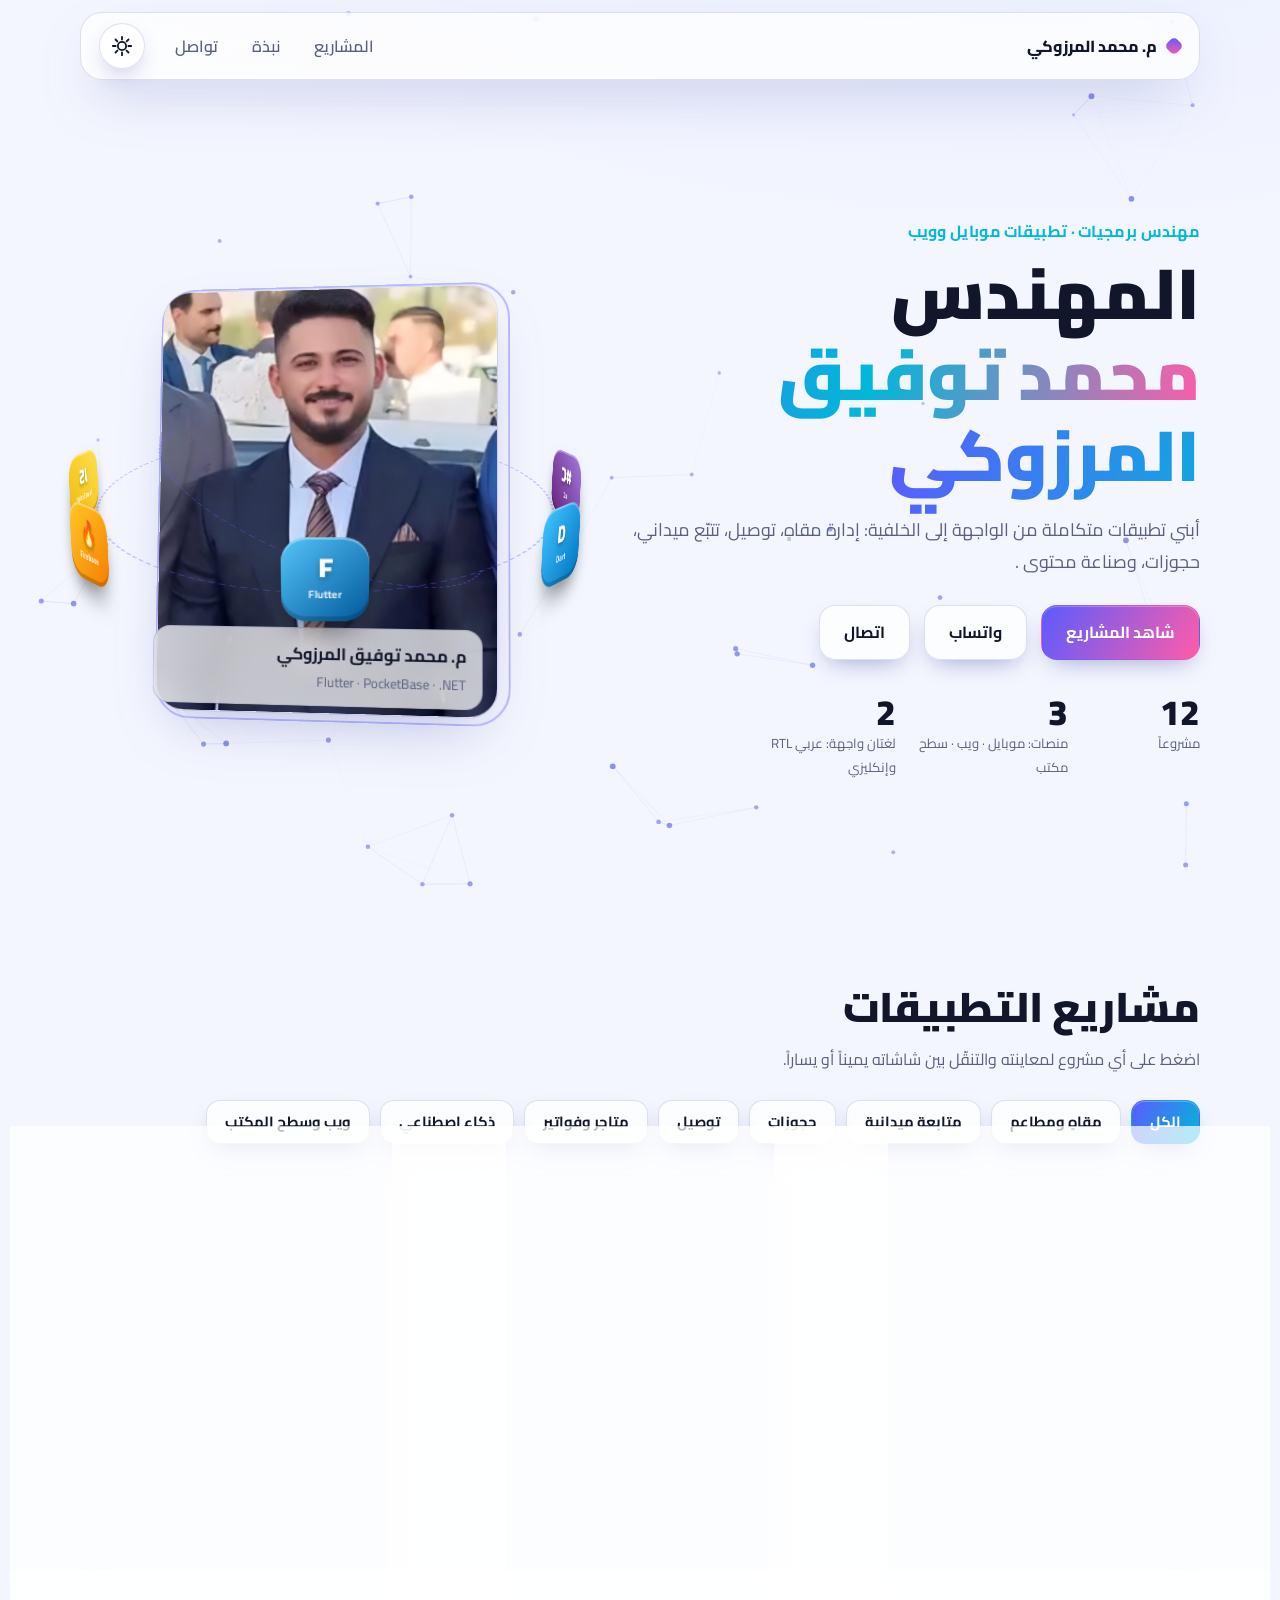
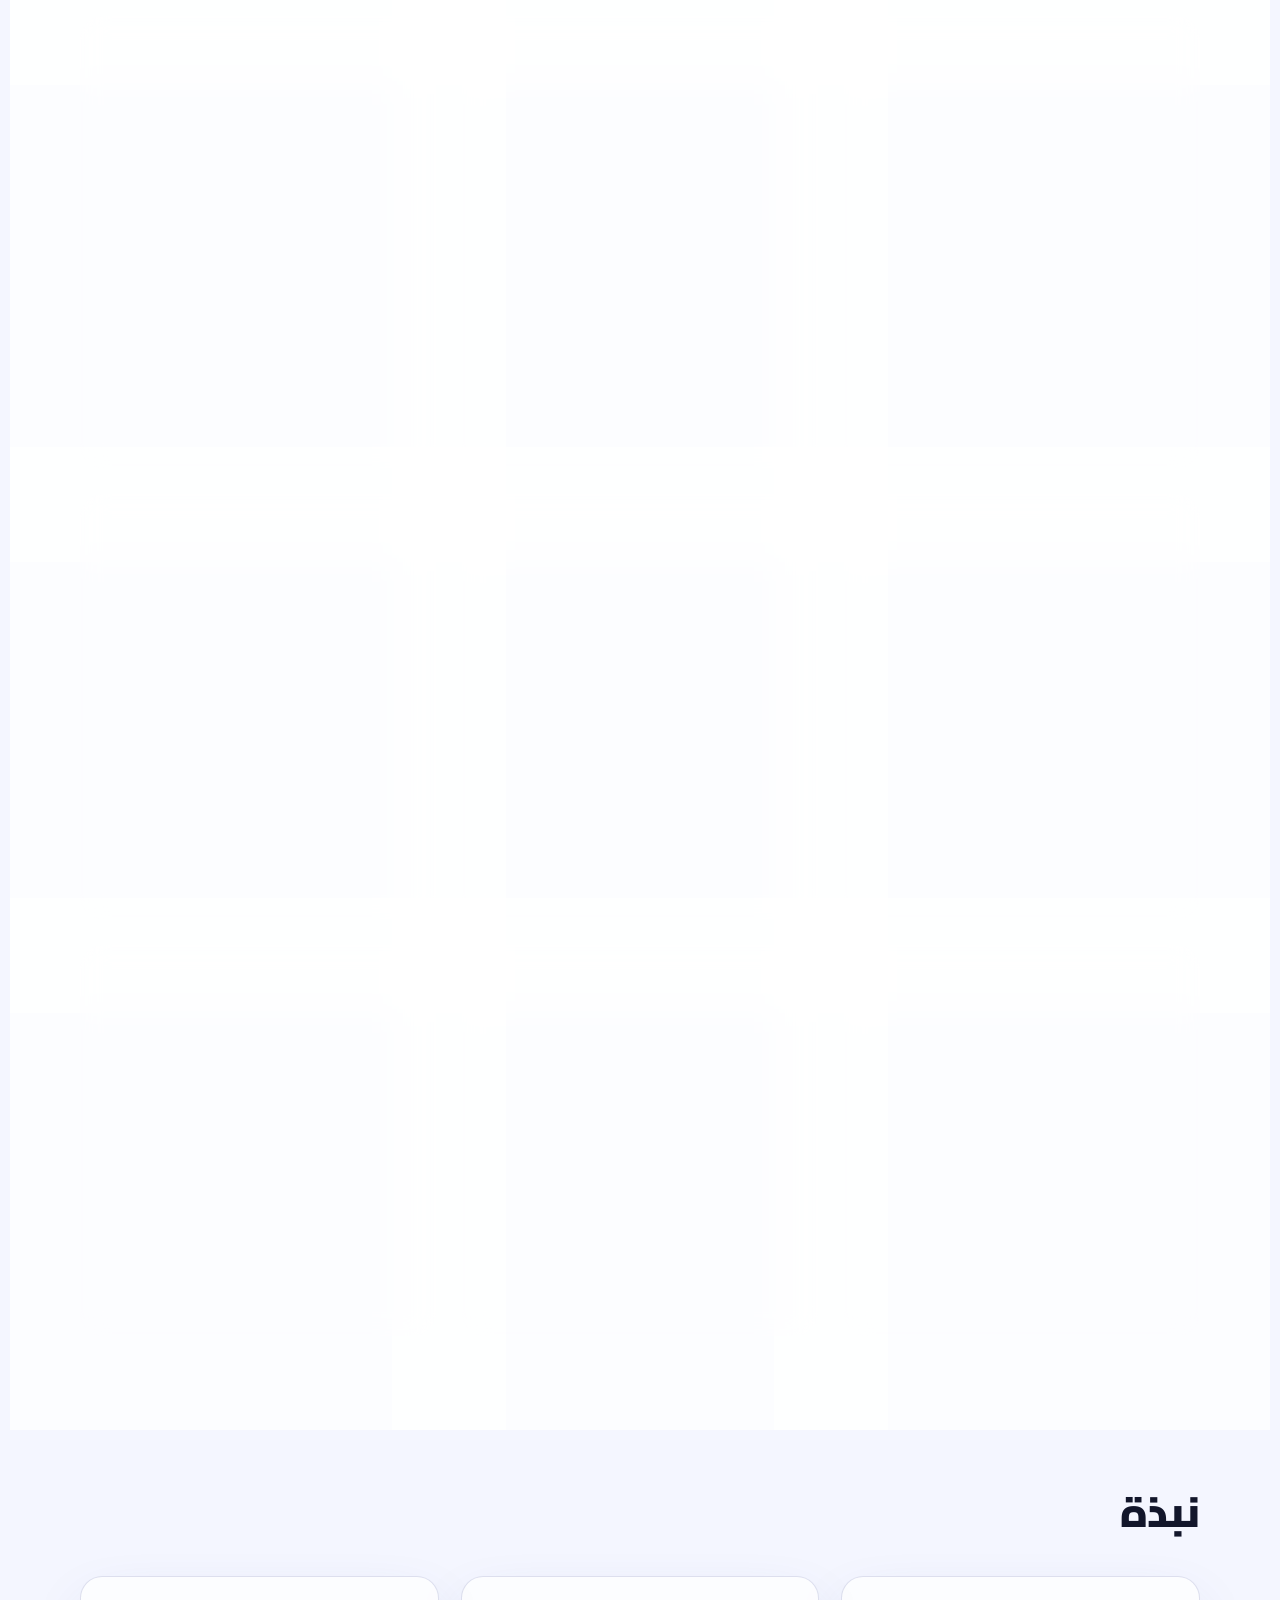
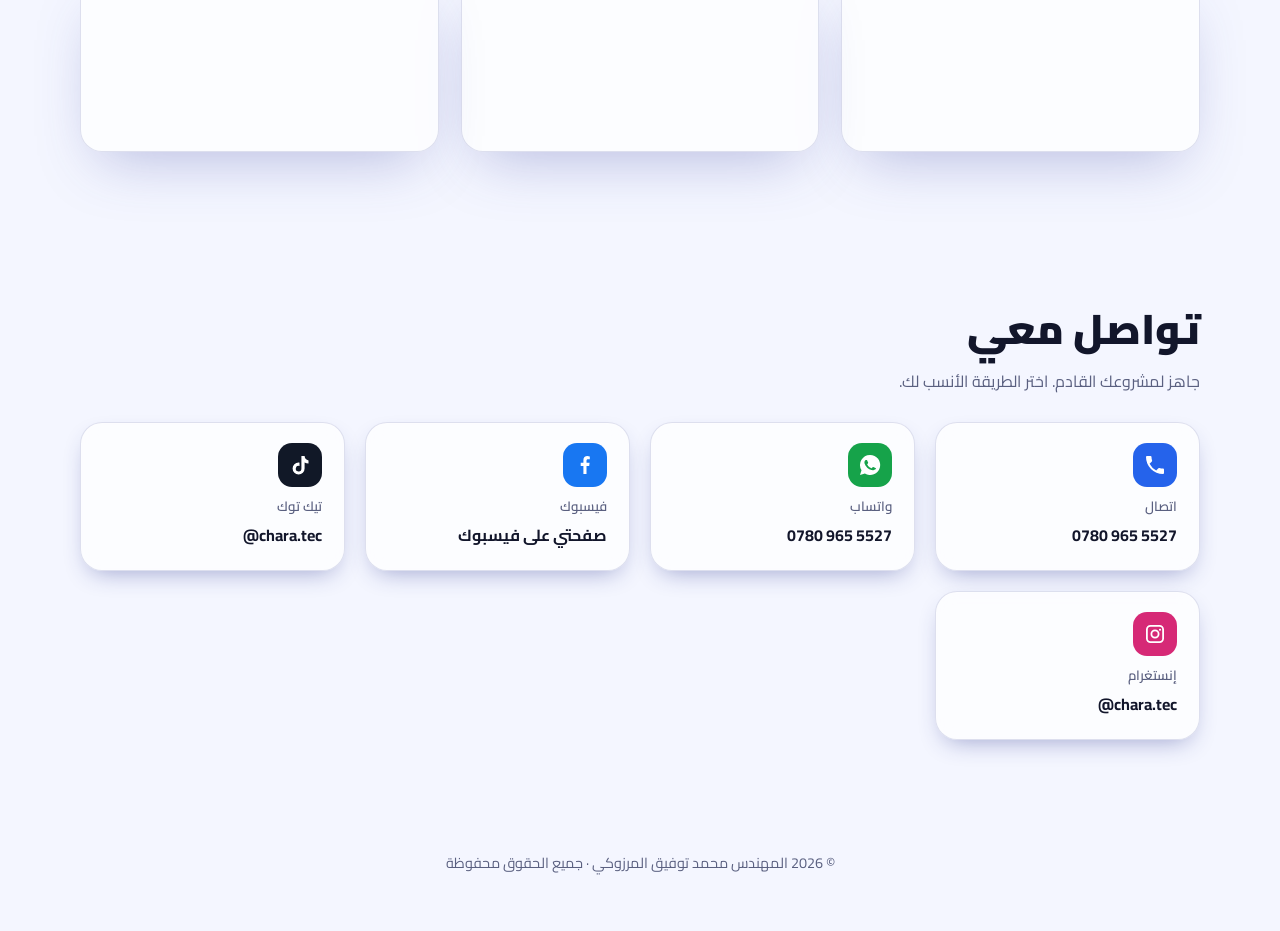
==== commit 3188ff52: "Update index.html" ====
--- a/index.html
+++ b/index.html
@@ -50,7 +50,7 @@
     <div class="hero-text" data-reveal>
       <p class="eyebrow">مهندس برمجيات · تطبيقات موبايل وويب</p>
       <h1>المهندس<br><span class="grad">محمد توفيق المرزوكي</span></h1>
-      <p class="lead">أبني تطبيقات متكاملة من الواجهة إلى الخلفية: إدارة مقاهٍ، توصيل، تتبّع ميداني، حجوزات، وصناعة محتوى بالذكاء الاصطناعي.</p>
+      <p class="lead">أبني تطبيقات متكاملة من الواجهة إلى الخلفية: إدارة مقاهٍ، توصيل، تتبّع ميداني، حجوزات، وصناعة محتوى .</p>
       <div class="cta">
         <a class="fbtn primary" href="#projects">شاهد المشاريع</a>
         <a class="fbtn ghost" href="https://wa.me/9647809655527" target="_blank" rel="noopener">واتساب</a>
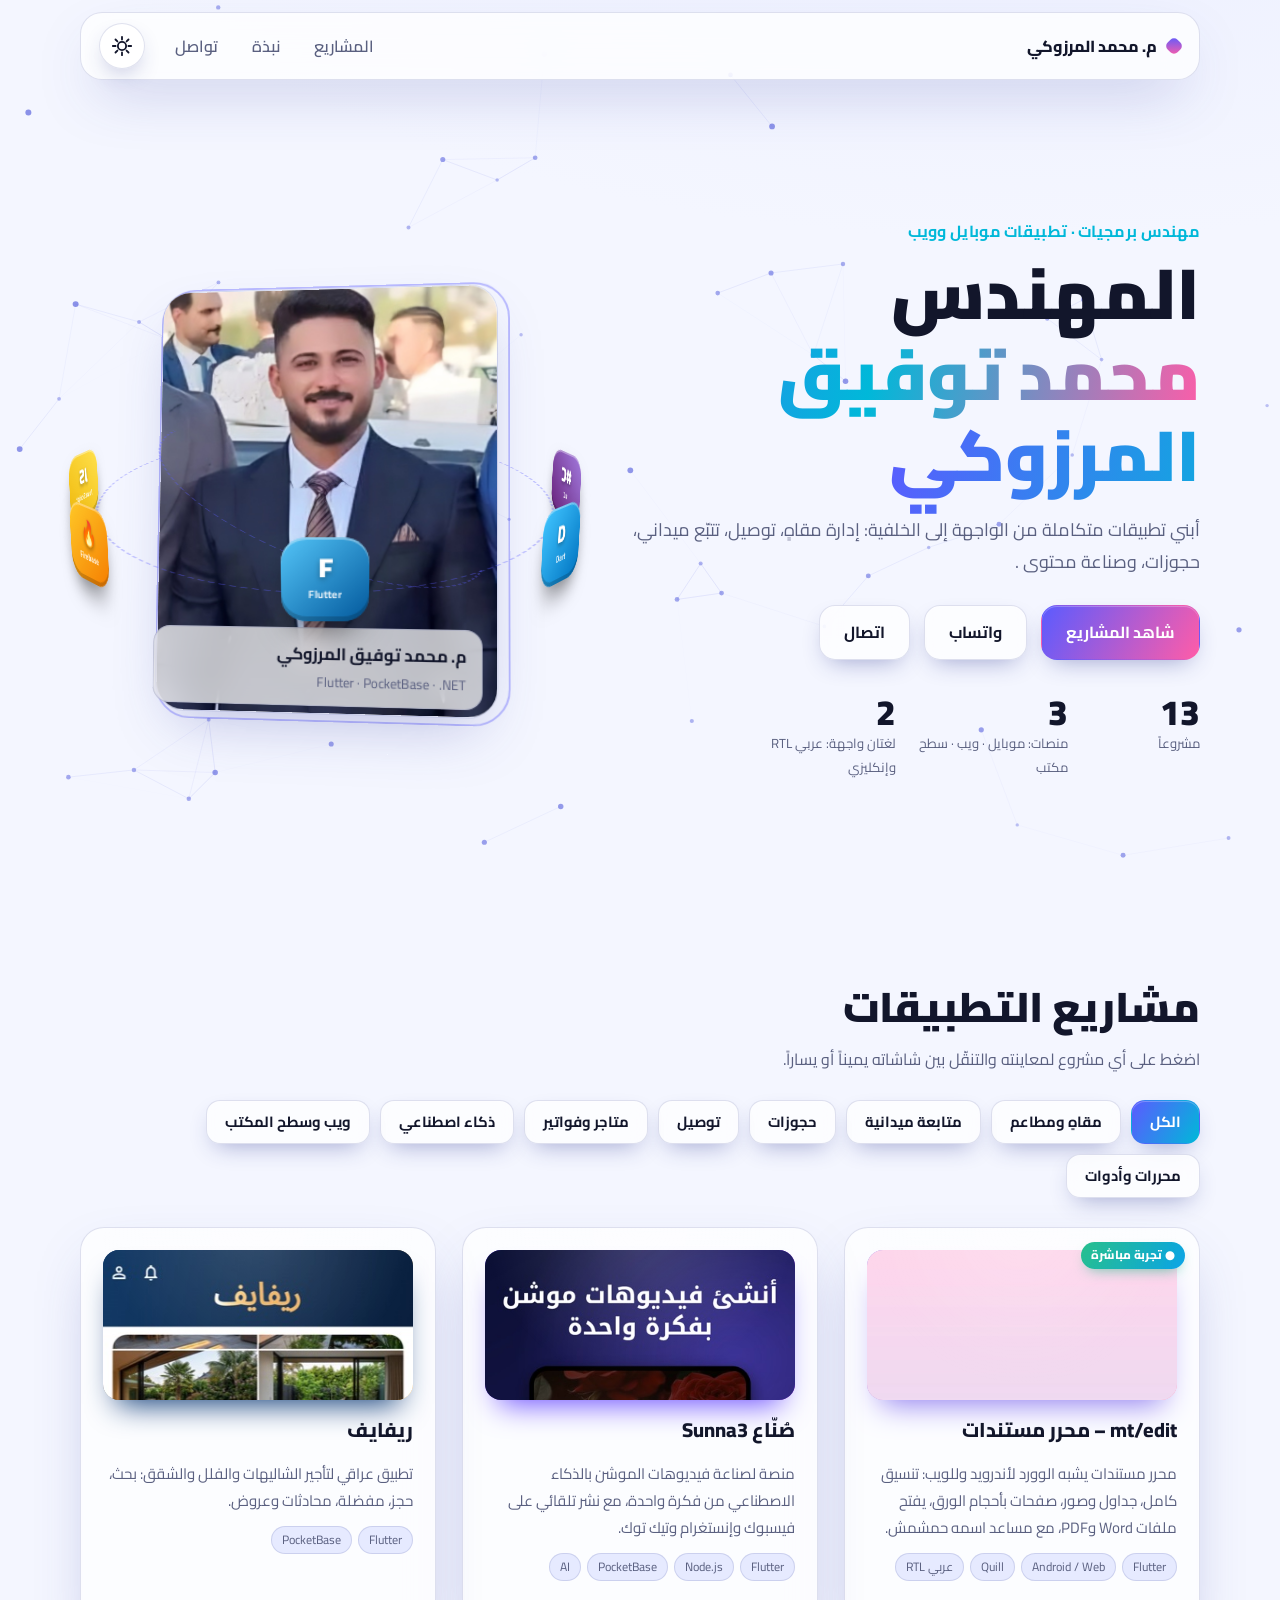
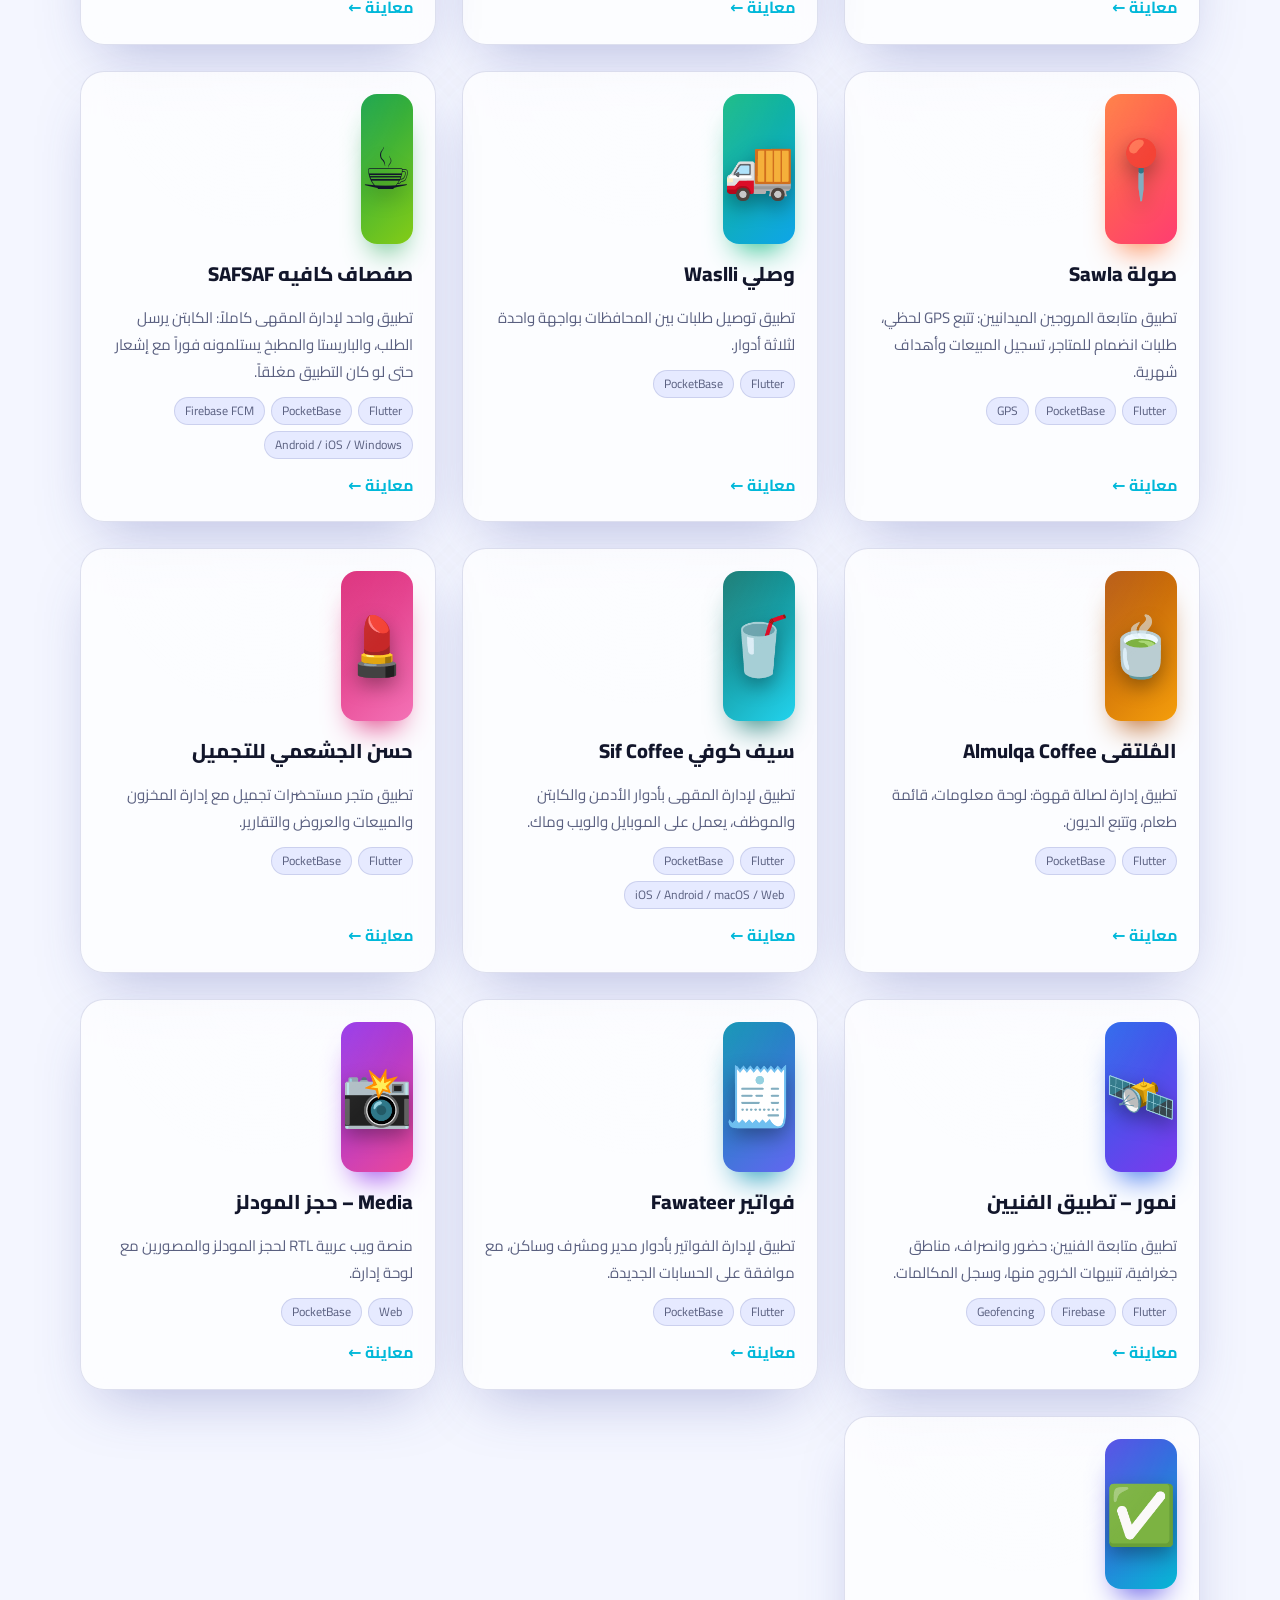
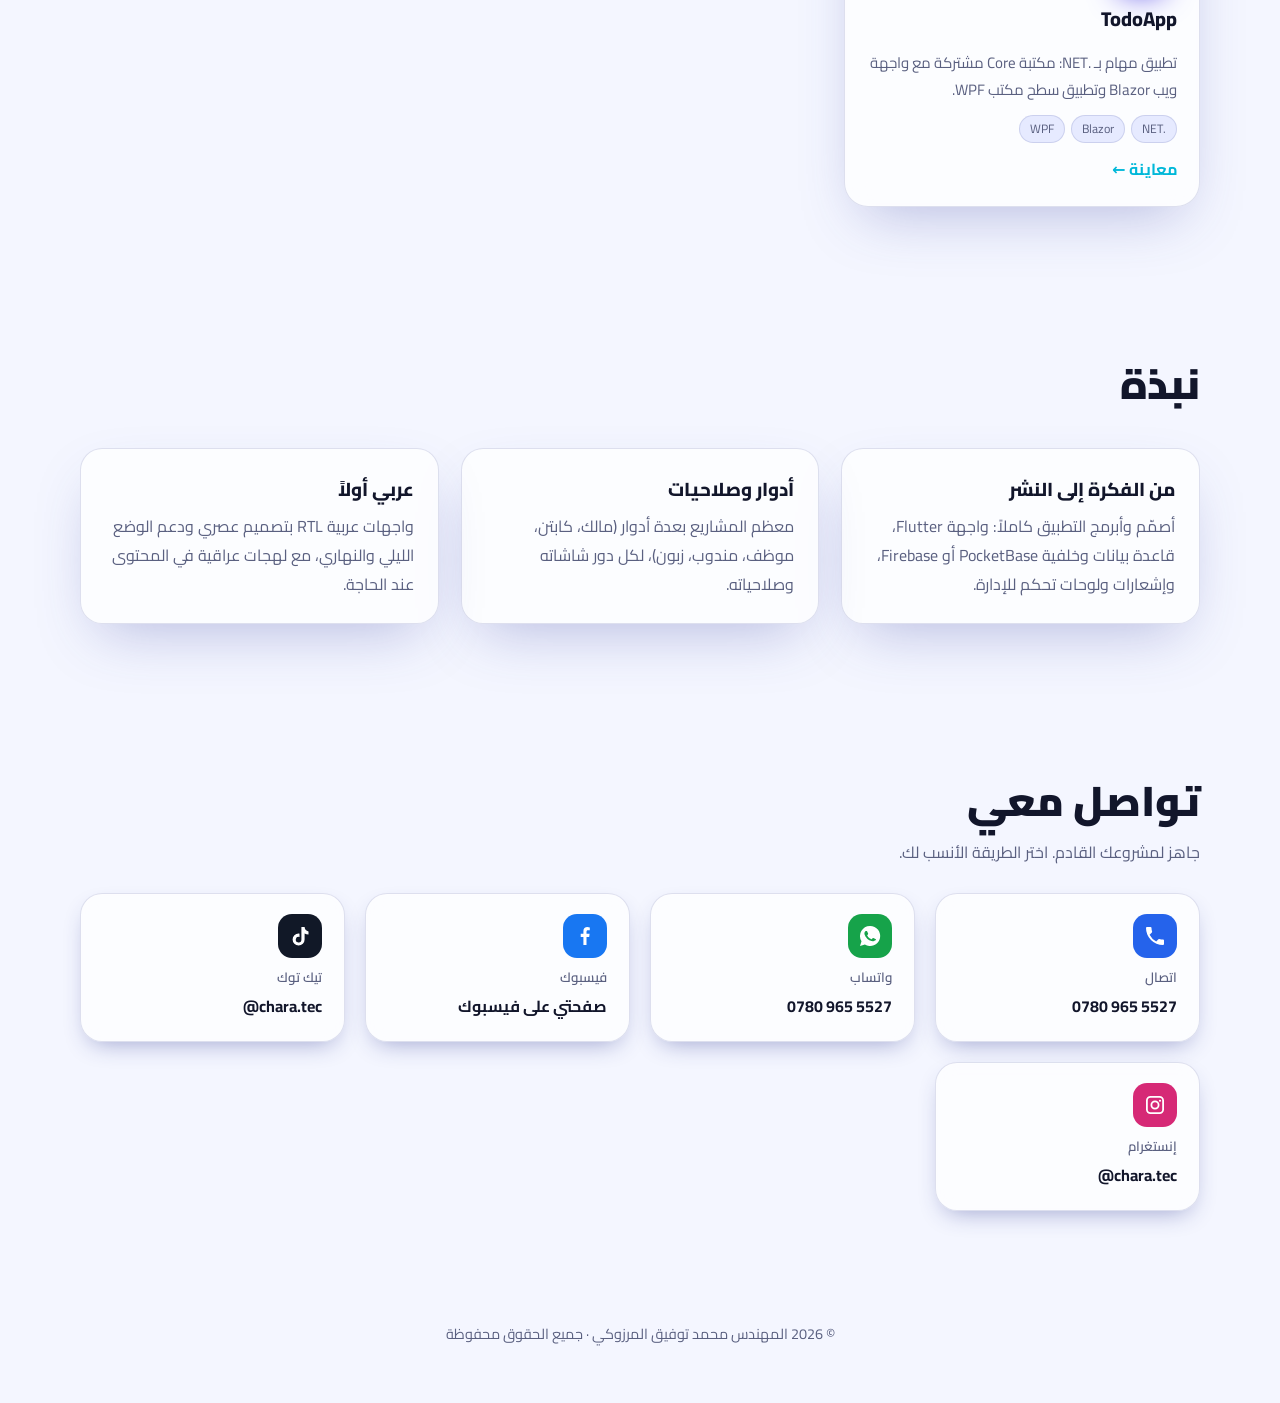
==== commit 9e8f2b68: "Add mt/edit project with live demo link" ====
--- a/index.html
+++ b/index.html
@@ -4,7 +4,7 @@
 <meta charset="utf-8">
 <meta name="viewport" content="width=device-width, initial-scale=1">
 <title>المهندس محمد توفيق المرزوكي | Mohammed Tawfiq Al-Marzouki – مبرمج تطبيقات Flutter</title>
-<meta name="description" content="المهندس محمد توفيق المرزوكي (Mohammed Tawfiq Al-Marzouki): مبرمج تطبيقات موبايل وويب بـ Flutter وPocketBase وFirebase و.NET. معرض أعمال يضم 12 تطبيقاً مع معاينة وتواصل مباشر.">
+<meta name="description" content="المهندس محمد توفيق المرزوكي (Mohammed Tawfiq Al-Marzouki): مبرمج تطبيقات موبايل وويب بـ Flutter وPocketBase وFirebase و.NET. معرض أعمال يضم 13 تطبيقاً مع معاينة وتواصل مباشر.">
 <meta name="theme-color" content="#0b1020">
 
 <link rel="canonical" href="https://shamory2.github.io/">
@@ -16,7 +16,7 @@
 <meta property="og:site_name" content="المهندس محمد توفيق المرزوكي">
 <meta property="og:url" content="https://shamory2.github.io/">
 <meta property="og:title" content="المهندس محمد توفيق المرزوكي | Mohammed Tawfiq Al-Marzouki – مبرمج تطبيقات Flutter">
-<meta property="og:description" content="المهندس محمد توفيق المرزوكي (Mohammed Tawfiq Al-Marzouki): مبرمج تطبيقات موبايل وويب بـ Flutter وPocketBase وFirebase و.NET. معرض أعمال يضم 12 تطبيقاً مع معاينة وتواصل مباشر.">
+<meta property="og:description" content="المهندس محمد توفيق المرزوكي (Mohammed Tawfiq Al-Marzouki): مبرمج تطبيقات موبايل وويب بـ Flutter وPocketBase وFirebase و.NET. معرض أعمال يضم 13 تطبيقاً مع معاينة وتواصل مباشر.">
 <meta property="og:image" content="https://shamory2.github.io/assets/me.jpg">
 <meta name="twitter:card" content="summary_large_image">
 <script type="application/ld+json">{"@context": "https://schema.org", "@graph": [{"@type": "Person", "@id": "https://shamory2.github.io/#me", "name": "محمد توفيق المرزوكي", "alternateName": ["Mohammed Tawfiq Al-Marzouki", "المهندس محمد توفيق المرزوكي"], "honorificPrefix": "المهندس", "jobTitle": "مهندس برمجيات ومطوّر تطبيقات", "url": "https://shamory2.github.io/", "image": "https://shamory2.github.io/assets/me.jpg", "telephone": "+9647809655527", "knowsAbout": ["Flutter", "Dart", "PocketBase", "Firebase", ".NET", "C#", "Node.js", "JavaScript", "Mobile app development"], "sameAs": ["https://www.facebook.com/profile.php?id=61594507494387", "https://www.tiktok.com/@chara.tec", "https://www.instagram.com/chara.tec"]}, {"@type": "WebSite", "@id": "https://shamory2.github.io/#site", "url": "https://shamory2.github.io/", "name": "المهندس محمد توفيق المرزوكي", "inLanguage": "ar", "publisher": {"@id": "https://shamory2.github.io/#me"}}]}</script>
@@ -24,7 +24,7 @@
 <link rel="preconnect" href="https://fonts.googleapis.com">
 <link rel="preconnect" href="https://fonts.gstatic.com" crossorigin>
 <link href="https://fonts.googleapis.com/css2?family=Cairo:wght@400;600;800;900&display=swap" rel="stylesheet">
-<link rel="stylesheet" href="style.css?v=3">
+<link rel="stylesheet" href="style.css?v=4">
 <script>
 try{var t=localStorage.getItem('theme');if(!t)t=matchMedia('(prefers-color-scheme: light)').matches?'light':'dark';document.documentElement.dataset.theme=t}catch(e){document.documentElement.dataset.theme='dark'}
 </script>
@@ -57,7 +57,7 @@
         <a class="fbtn ghost" href="tel:+9647809655527">اتصال</a>
       </div>
       <ul class="stats">
-        <li><b data-count="12">0</b><span>مشروعاً</span></li>
+        <li><b data-count="13">0</b><span>مشروعاً</span></li>
         <li><b data-count="3">0</b><span>منصات: موبايل · ويب · سطح مكتب</span></li>
         <li><b data-count="2">0</b><span>لغتان واجهة: عربي RTL وإنكليزي</span></li>
       </ul>
@@ -121,10 +121,11 @@
       <p id="mDesc"></p>
       <ul class="chips" id="mTags"></ul>
       <ul class="feat" id="mFeat"></ul>
+      <a class="fbtn primary live-btn" id="mLive" href="#" target="_blank" rel="noopener" hidden>جرّبه الآن ↗</a>
     </div>
   </div>
 </div>
 
-<script src="app.js?v=3"></script>
+<script src="app.js?v=4"></script>
 </body>
 </html>
--- a/style.css
+++ b/style.css
@@ -157,3 +157,8 @@
 @keyframes face{from{transform:rotateX(14deg) rotateY(calc(var(--a) * -1))}to{transform:rotateX(14deg) rotateY(calc(var(--a) * -1 - 360deg))}}
 @keyframes bobt{0%,100%{margin-top:0}50%{margin-top:-8px}}
 @media (max-width:860px){.orbit{--R:min(200px,47vw)}.tile{width:54px;height:54px;left:-27px;top:-27px;border-radius:16px}.tile b{font-size:1.05rem}}
+
+.livebadge{position:absolute;top:14px;inset-inline-start:14px;font-size:.74rem;font-weight:800;color:#fff;background:linear-gradient(120deg,#10b981,#0ea5e9);padding:3px 10px;border-radius:999px;box-shadow:0 6px 14px -6px rgba(16,185,129,.7)}
+.pcard{position:relative}
+.live-btn{margin-top:14px;text-decoration:none}
+.live-btn[hidden]{display:none}
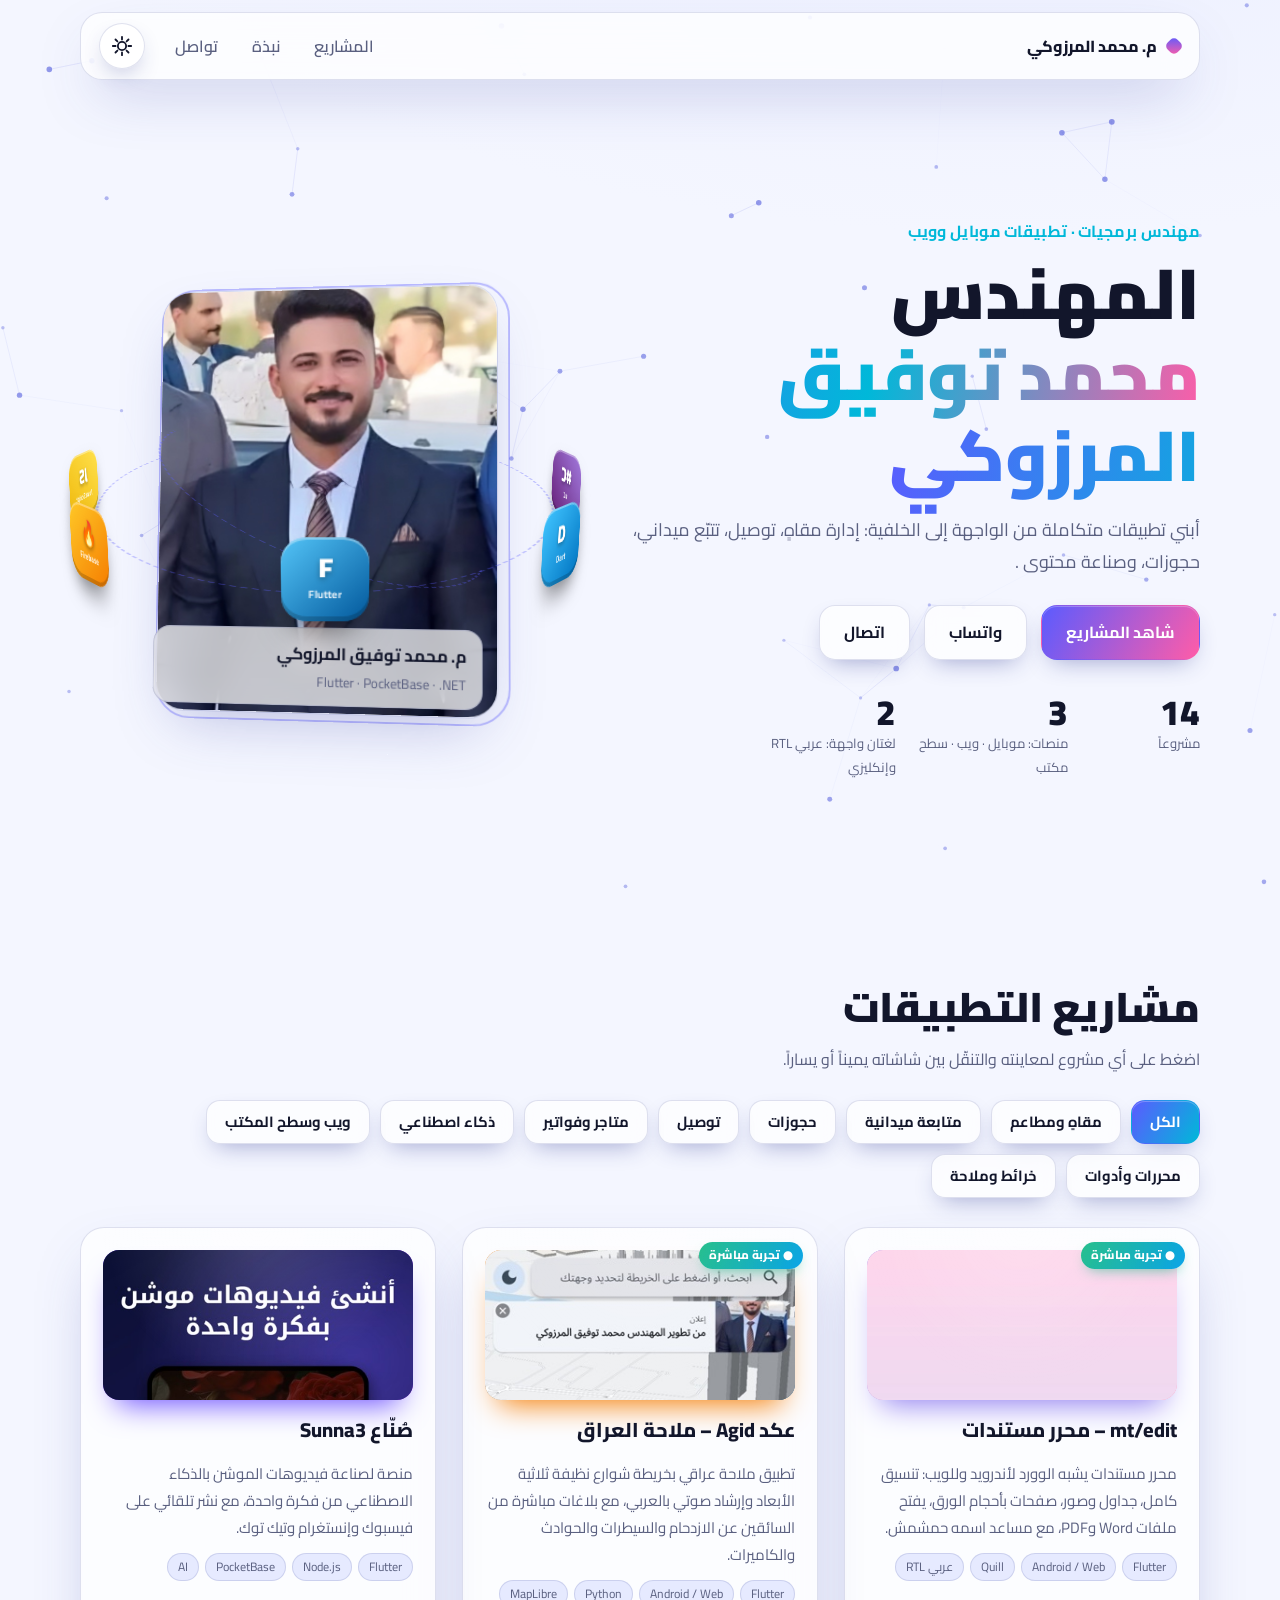
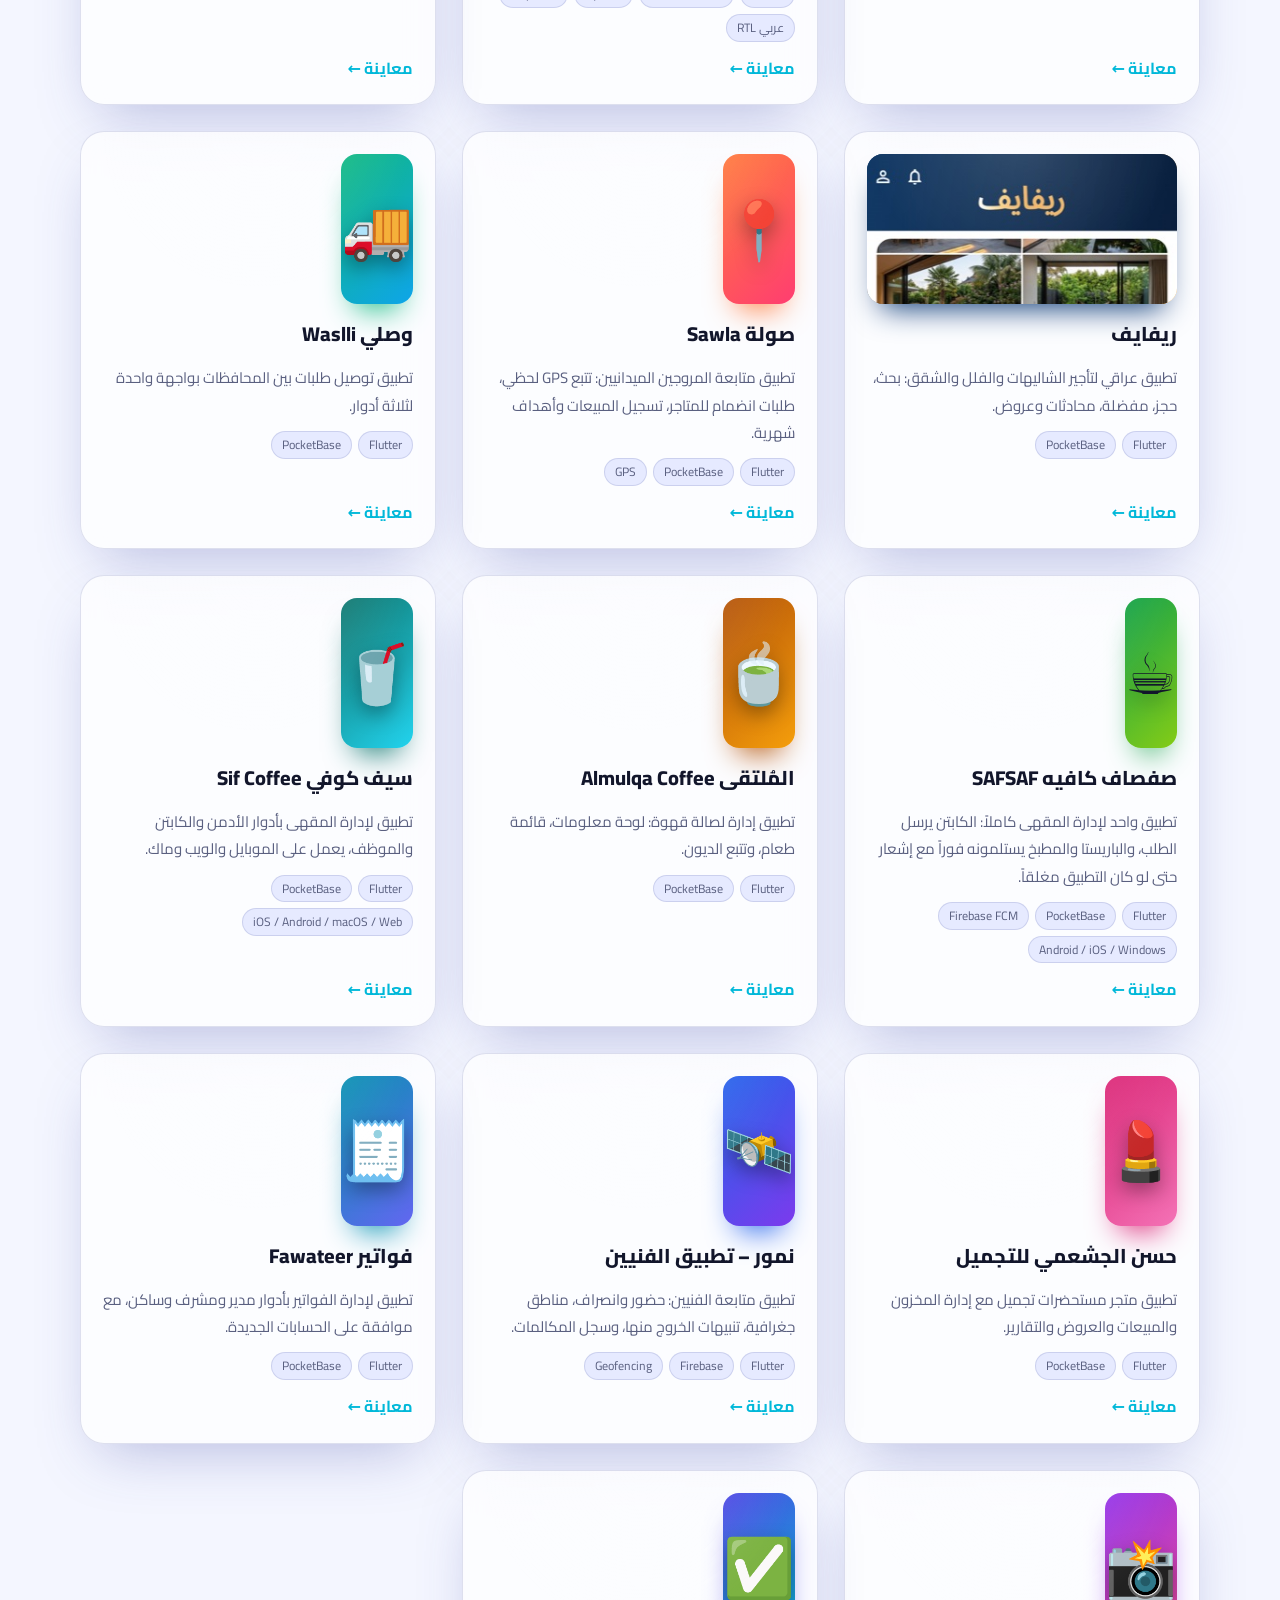
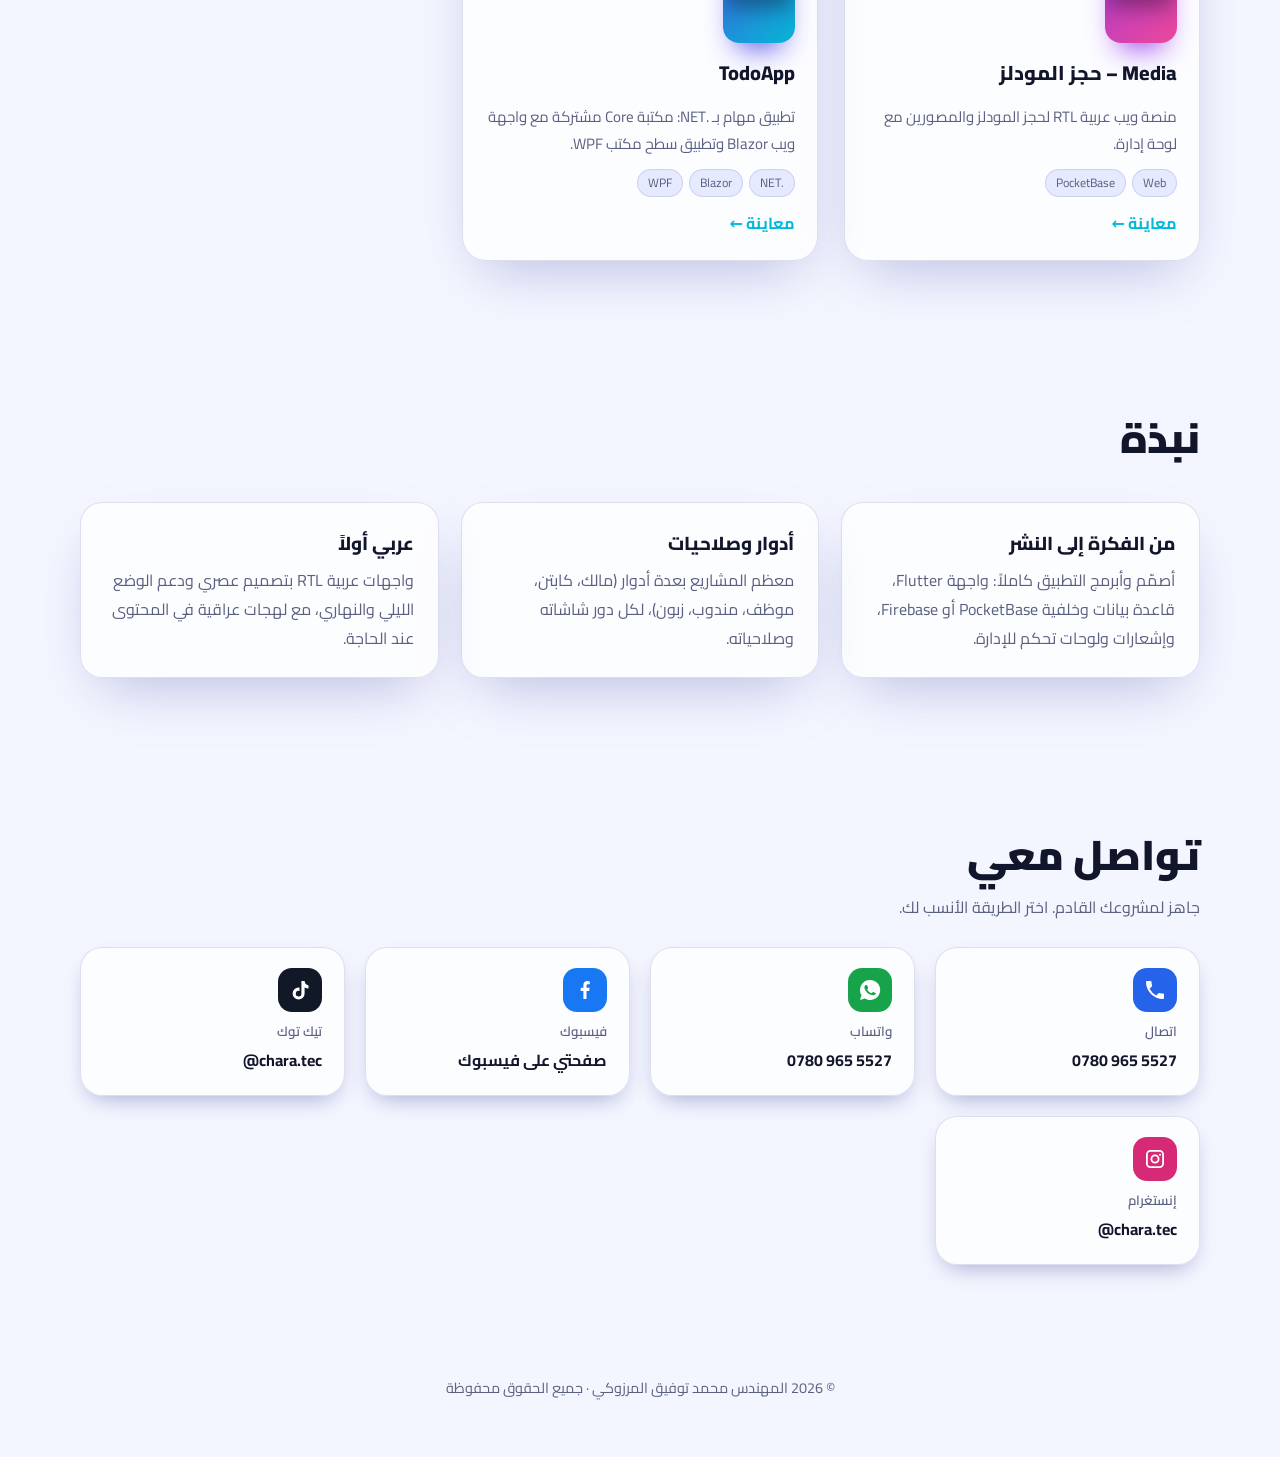
==== commit 2744f531: "Add Agid (عكد) navigation app project with live demo and screenshots Co-Authored-By: Claude Sonnet 5" ====
--- a/index.html
+++ b/index.html
@@ -57,7 +57,7 @@
         <a class="fbtn ghost" href="tel:+9647809655527">اتصال</a>
       </div>
       <ul class="stats">
-        <li><b data-count="13">0</b><span>مشروعاً</span></li>
+        <li><b data-count="14">0</b><span>مشروعاً</span></li>
         <li><b data-count="3">0</b><span>منصات: موبايل · ويب · سطح مكتب</span></li>
         <li><b data-count="2">0</b><span>لغتان واجهة: عربي RTL وإنكليزي</span></li>
       </ul>
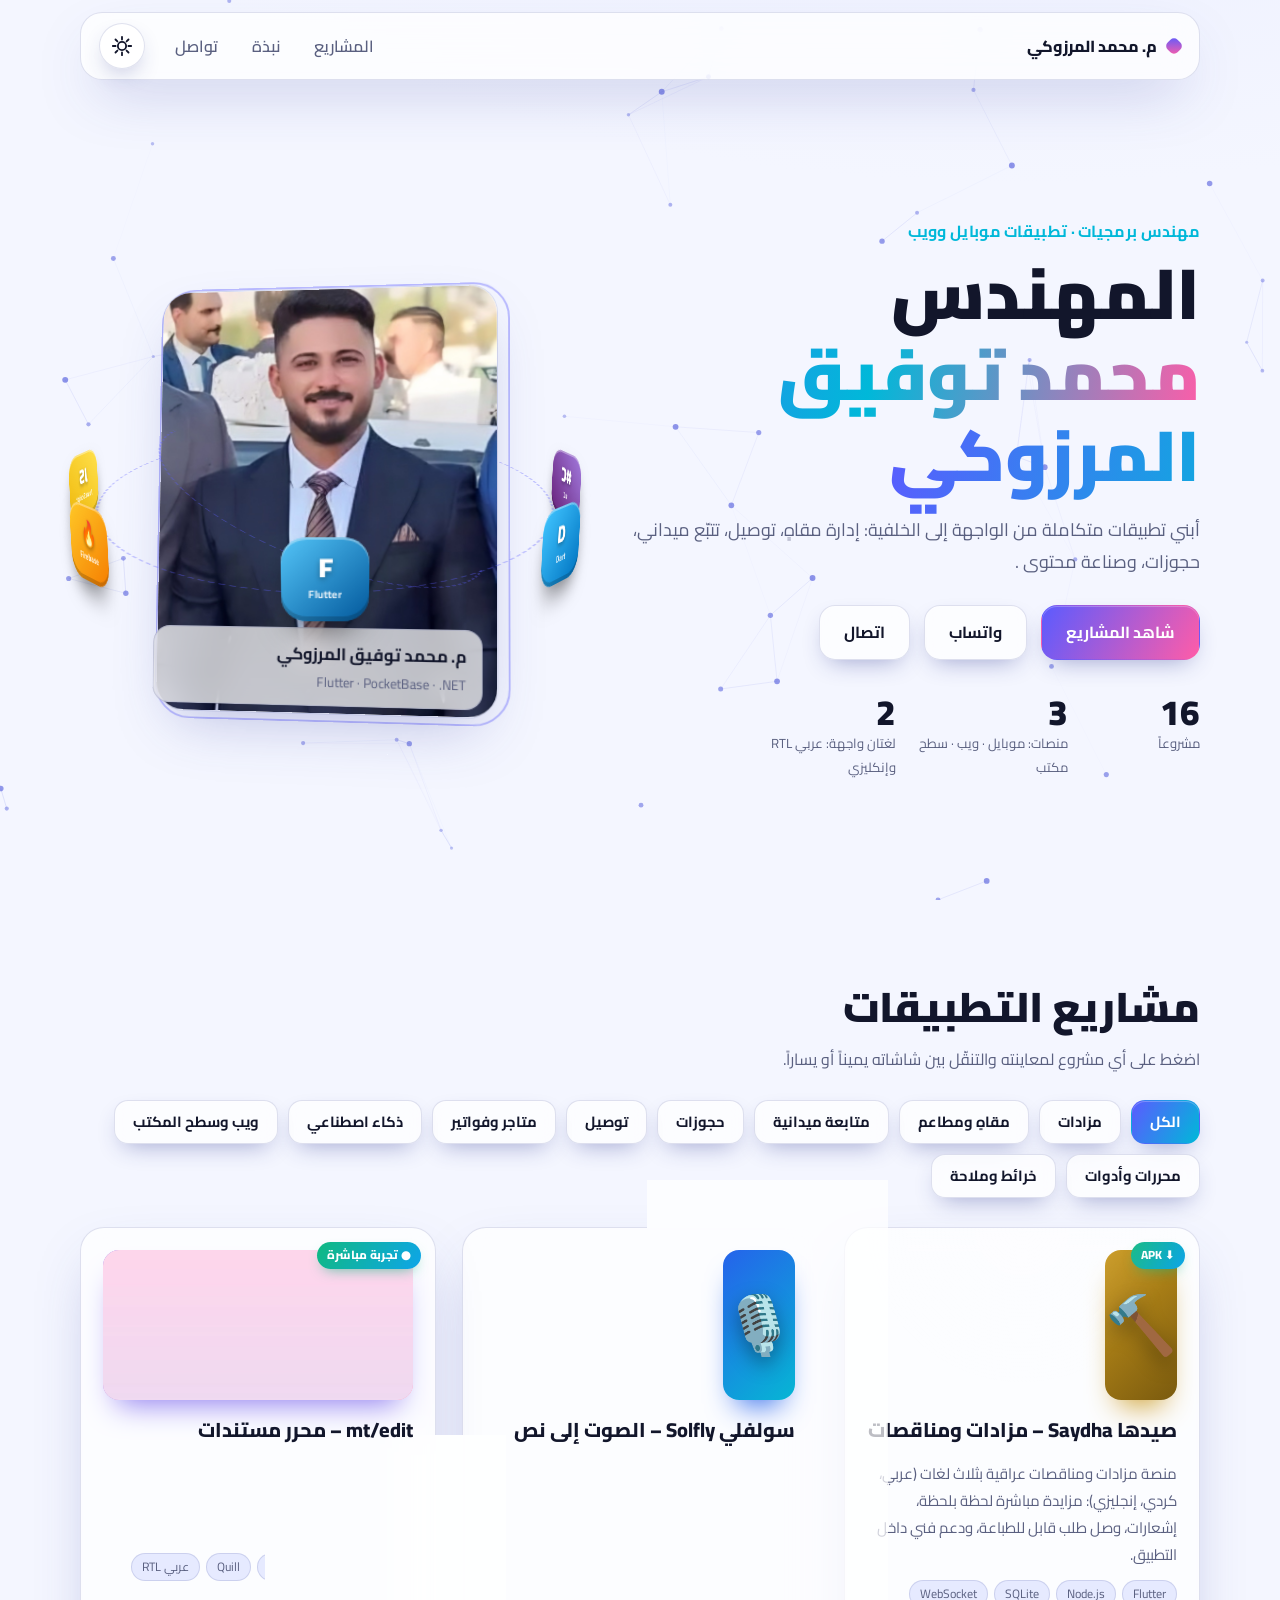
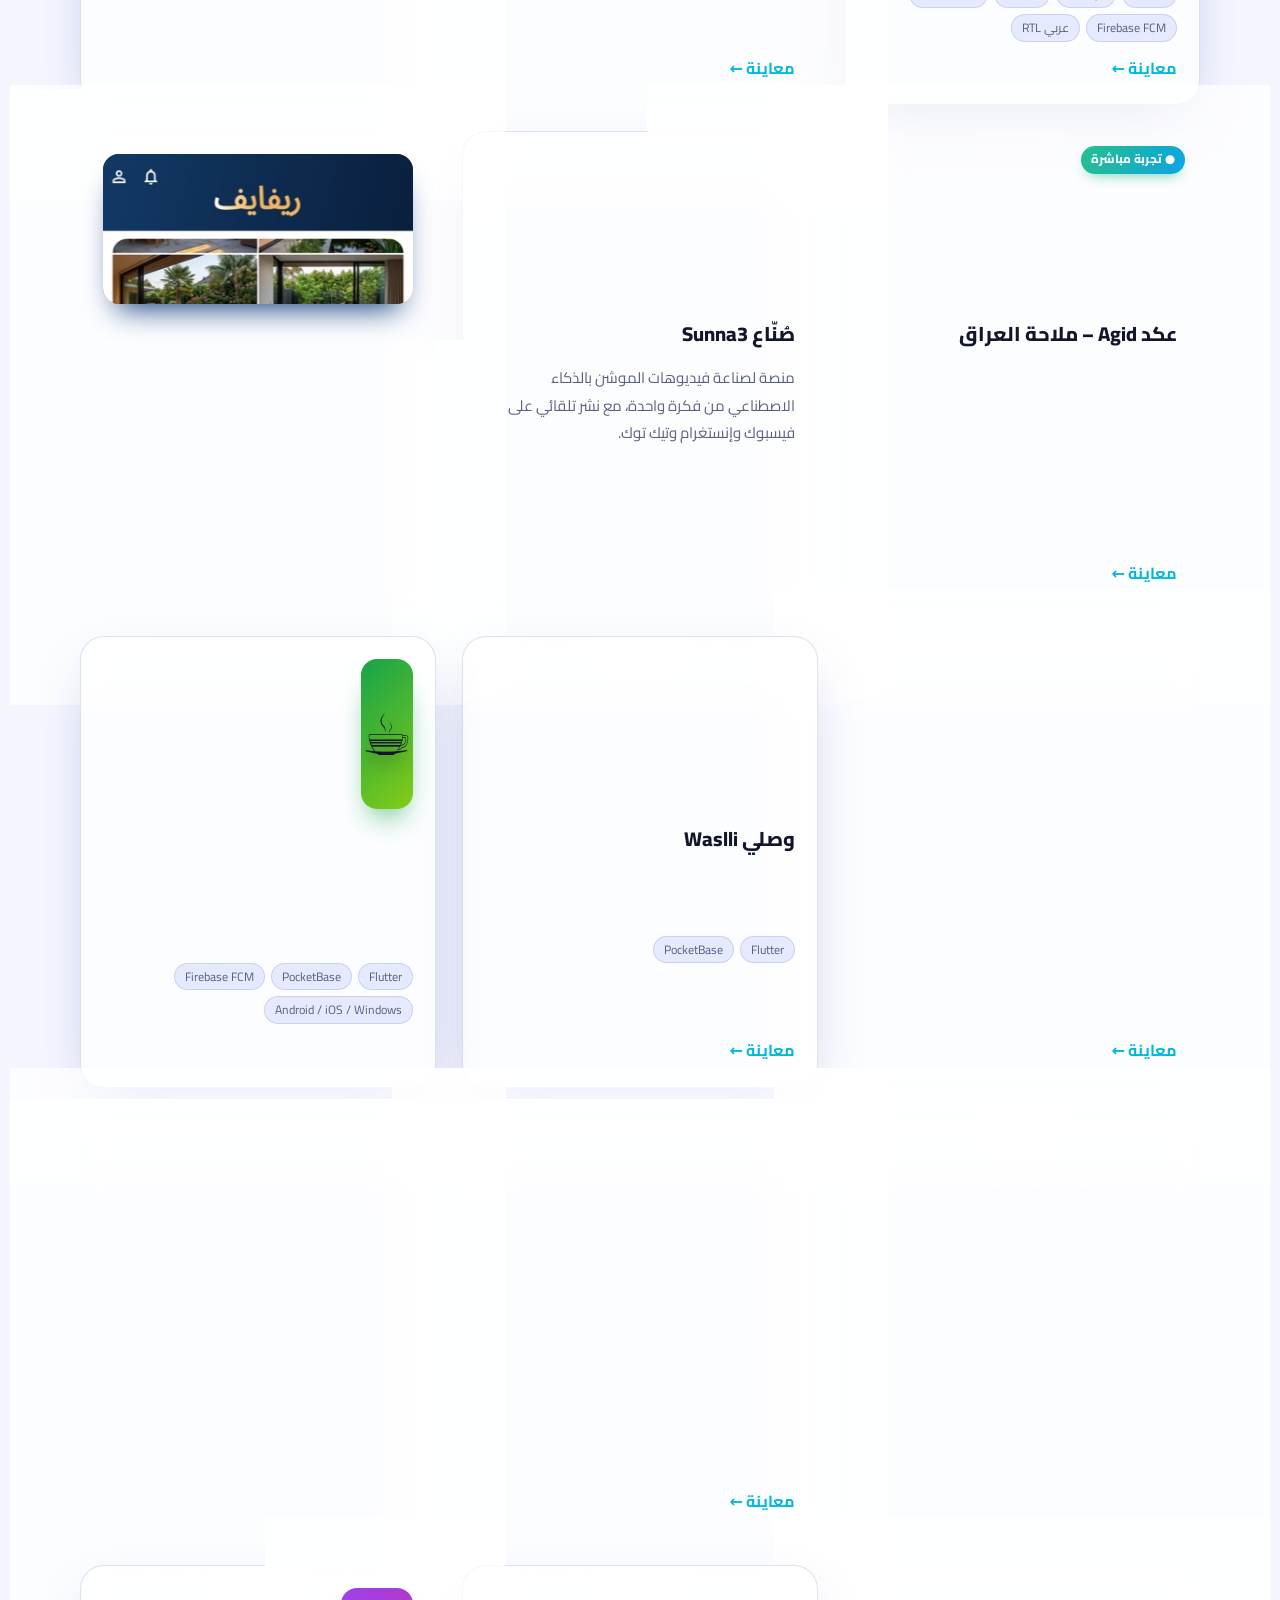
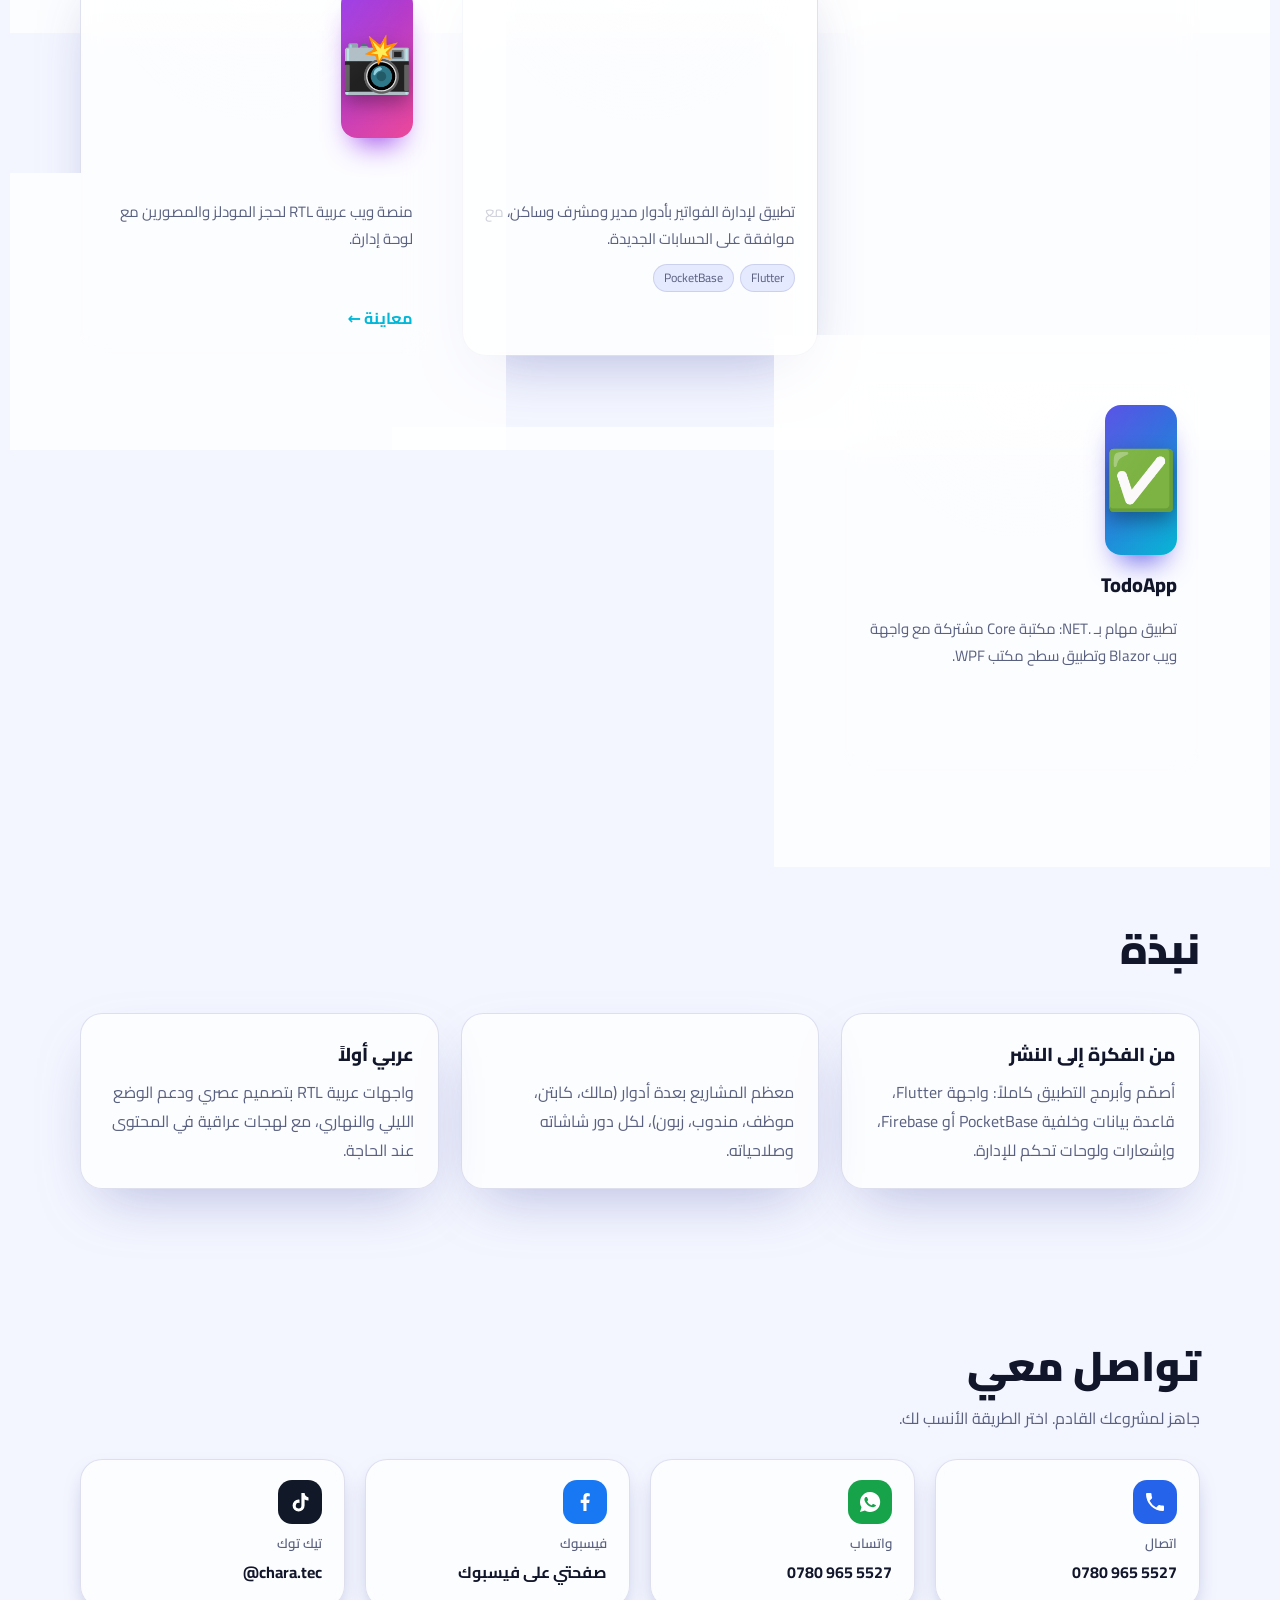
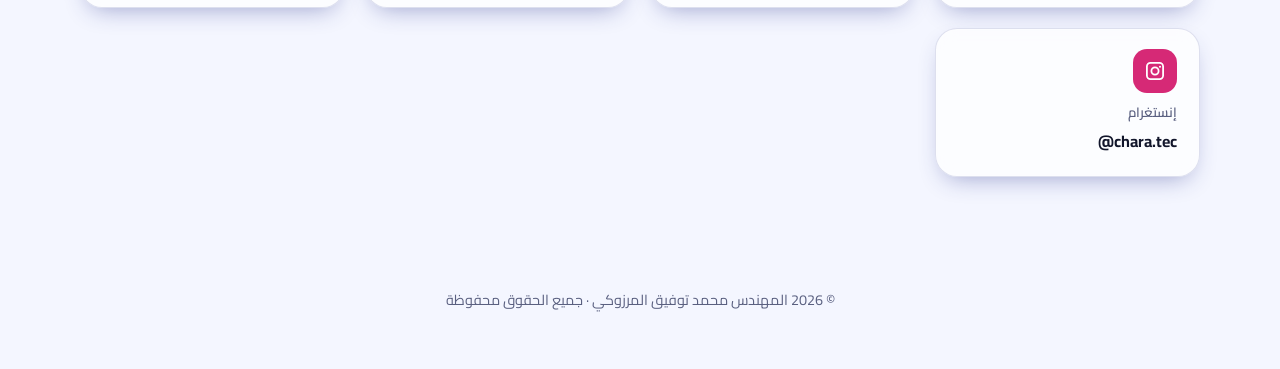
==== commit eac3cf8b: "إضافة صيدها وسولفلي مع تحميل APK" ====
--- a/index.html
+++ b/index.html
@@ -4,7 +4,7 @@
 <meta charset="utf-8">
 <meta name="viewport" content="width=device-width, initial-scale=1">
 <title>المهندس محمد توفيق المرزوكي | Mohammed Tawfiq Al-Marzouki – مبرمج تطبيقات Flutter</title>
-<meta name="description" content="المهندس محمد توفيق المرزوكي (Mohammed Tawfiq Al-Marzouki): مبرمج تطبيقات موبايل وويب بـ Flutter وPocketBase وFirebase و.NET. معرض أعمال يضم 13 تطبيقاً مع معاينة وتواصل مباشر.">
+<meta name="description" content="المهندس محمد توفيق المرزوكي (Mohammed Tawfiq Al-Marzouki): مبرمج تطبيقات موبايل وويب بـ Flutter وPocketBase وFirebase و.NET. معرض أعمال يضم 15 تطبيقاً مع معاينة وتواصل مباشر.">
 <meta name="theme-color" content="#0b1020">
 
 <link rel="canonical" href="https://shamory2.github.io/">
@@ -16,7 +16,7 @@
 <meta property="og:site_name" content="المهندس محمد توفيق المرزوكي">
 <meta property="og:url" content="https://shamory2.github.io/">
 <meta property="og:title" content="المهندس محمد توفيق المرزوكي | Mohammed Tawfiq Al-Marzouki – مبرمج تطبيقات Flutter">
-<meta property="og:description" content="المهندس محمد توفيق المرزوكي (Mohammed Tawfiq Al-Marzouki): مبرمج تطبيقات موبايل وويب بـ Flutter وPocketBase وFirebase و.NET. معرض أعمال يضم 13 تطبيقاً مع معاينة وتواصل مباشر.">
+<meta property="og:description" content="المهندس محمد توفيق المرزوكي (Mohammed Tawfiq Al-Marzouki): مبرمج تطبيقات موبايل وويب بـ Flutter وPocketBase وFirebase و.NET. معرض أعمال يضم 15 تطبيقاً مع معاينة وتواصل مباشر.">
 <meta property="og:image" content="https://shamory2.github.io/assets/me.jpg">
 <meta name="twitter:card" content="summary_large_image">
 <script type="application/ld+json">{"@context": "https://schema.org", "@graph": [{"@type": "Person", "@id": "https://shamory2.github.io/#me", "name": "محمد توفيق المرزوكي", "alternateName": ["Mohammed Tawfiq Al-Marzouki", "المهندس محمد توفيق المرزوكي"], "honorificPrefix": "المهندس", "jobTitle": "مهندس برمجيات ومطوّر تطبيقات", "url": "https://shamory2.github.io/", "image": "https://shamory2.github.io/assets/me.jpg", "telephone": "+9647809655527", "knowsAbout": ["Flutter", "Dart", "PocketBase", "Firebase", ".NET", "C#", "Node.js", "JavaScript", "Mobile app development"], "sameAs": ["https://www.facebook.com/profile.php?id=61594507494387", "https://www.tiktok.com/@chara.tec", "https://www.instagram.com/chara.tec"]}, {"@type": "WebSite", "@id": "https://shamory2.github.io/#site", "url": "https://shamory2.github.io/", "name": "المهندس محمد توفيق المرزوكي", "inLanguage": "ar", "publisher": {"@id": "https://shamory2.github.io/#me"}}]}</script>
@@ -57,7 +57,7 @@
         <a class="fbtn ghost" href="tel:+9647809655527">اتصال</a>
       </div>
       <ul class="stats">
-        <li><b data-count="14">0</b><span>مشروعاً</span></li>
+        <li><b data-count="16">0</b><span>مشروعاً</span></li>
         <li><b data-count="3">0</b><span>منصات: موبايل · ويب · سطح مكتب</span></li>
         <li><b data-count="2">0</b><span>لغتان واجهة: عربي RTL وإنكليزي</span></li>
       </ul>
@@ -121,6 +121,7 @@
       <p id="mDesc"></p>
       <ul class="chips" id="mTags"></ul>
       <ul class="feat" id="mFeat"></ul>
+      <a class="fbtn primary live-btn" id="mDl" href="#" download rel="noopener" hidden>⬇ تحميل التطبيق</a>
       <a class="fbtn primary live-btn" id="mLive" href="#" target="_blank" rel="noopener" hidden>جرّبه الآن ↗</a>
     </div>
   </div>
--- a/style.css
+++ b/style.css
@@ -162,3 +162,4 @@
 .pcard{position:relative}
 .live-btn{margin-top:14px;text-decoration:none}
 .live-btn[hidden]{display:none}
+#mDl{margin-inline-end:10px}
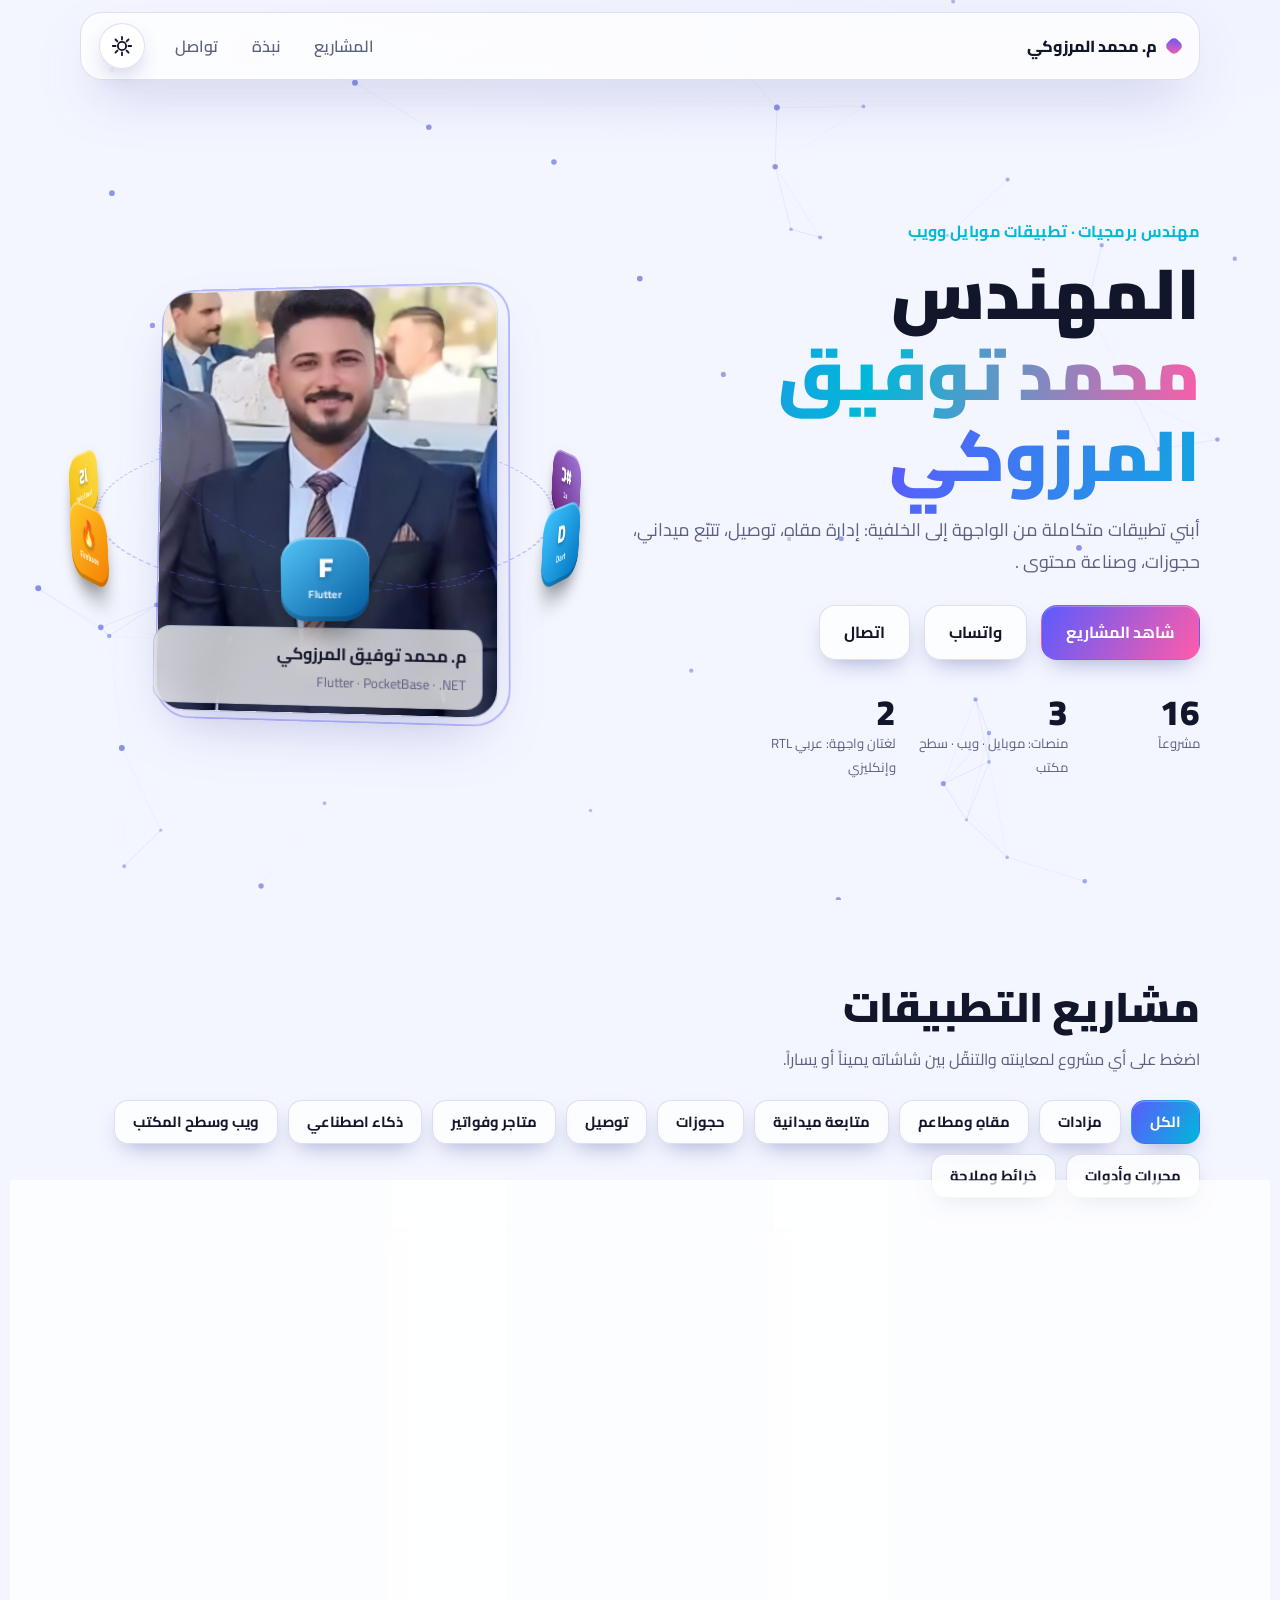
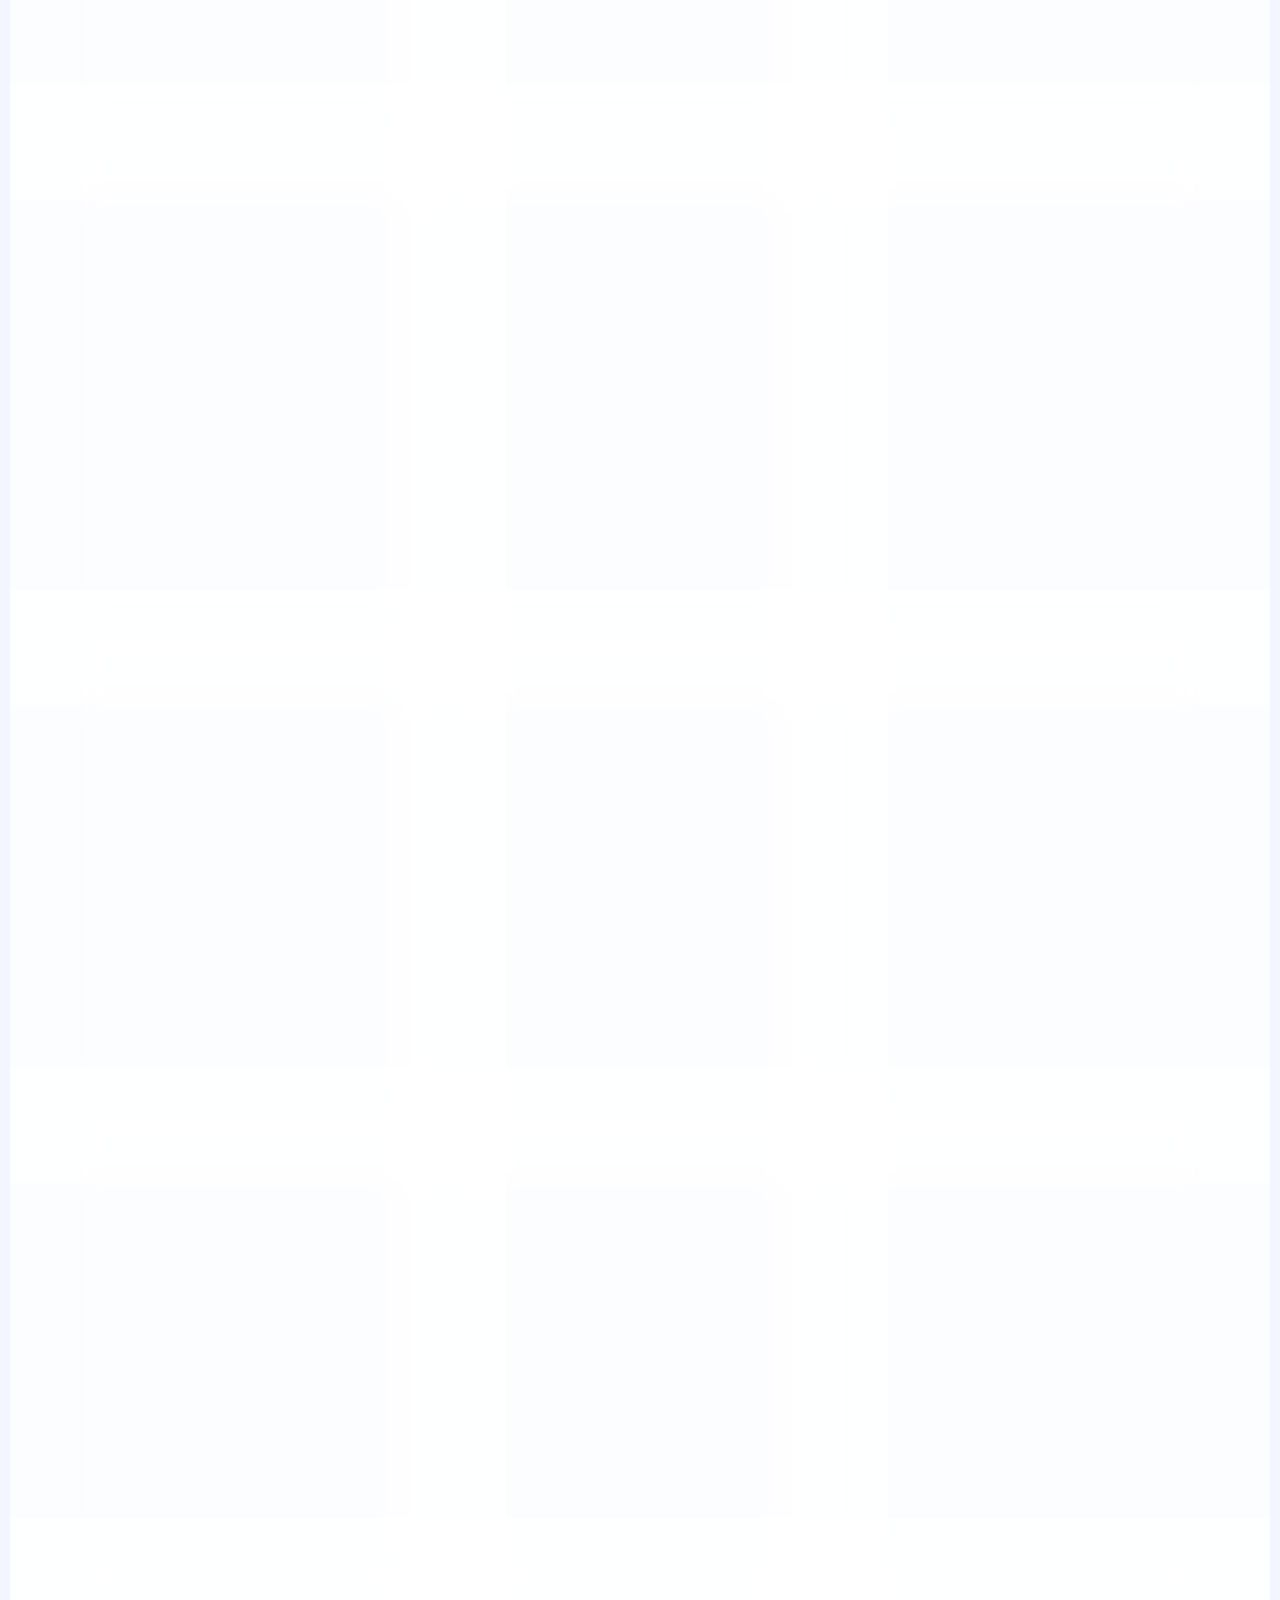
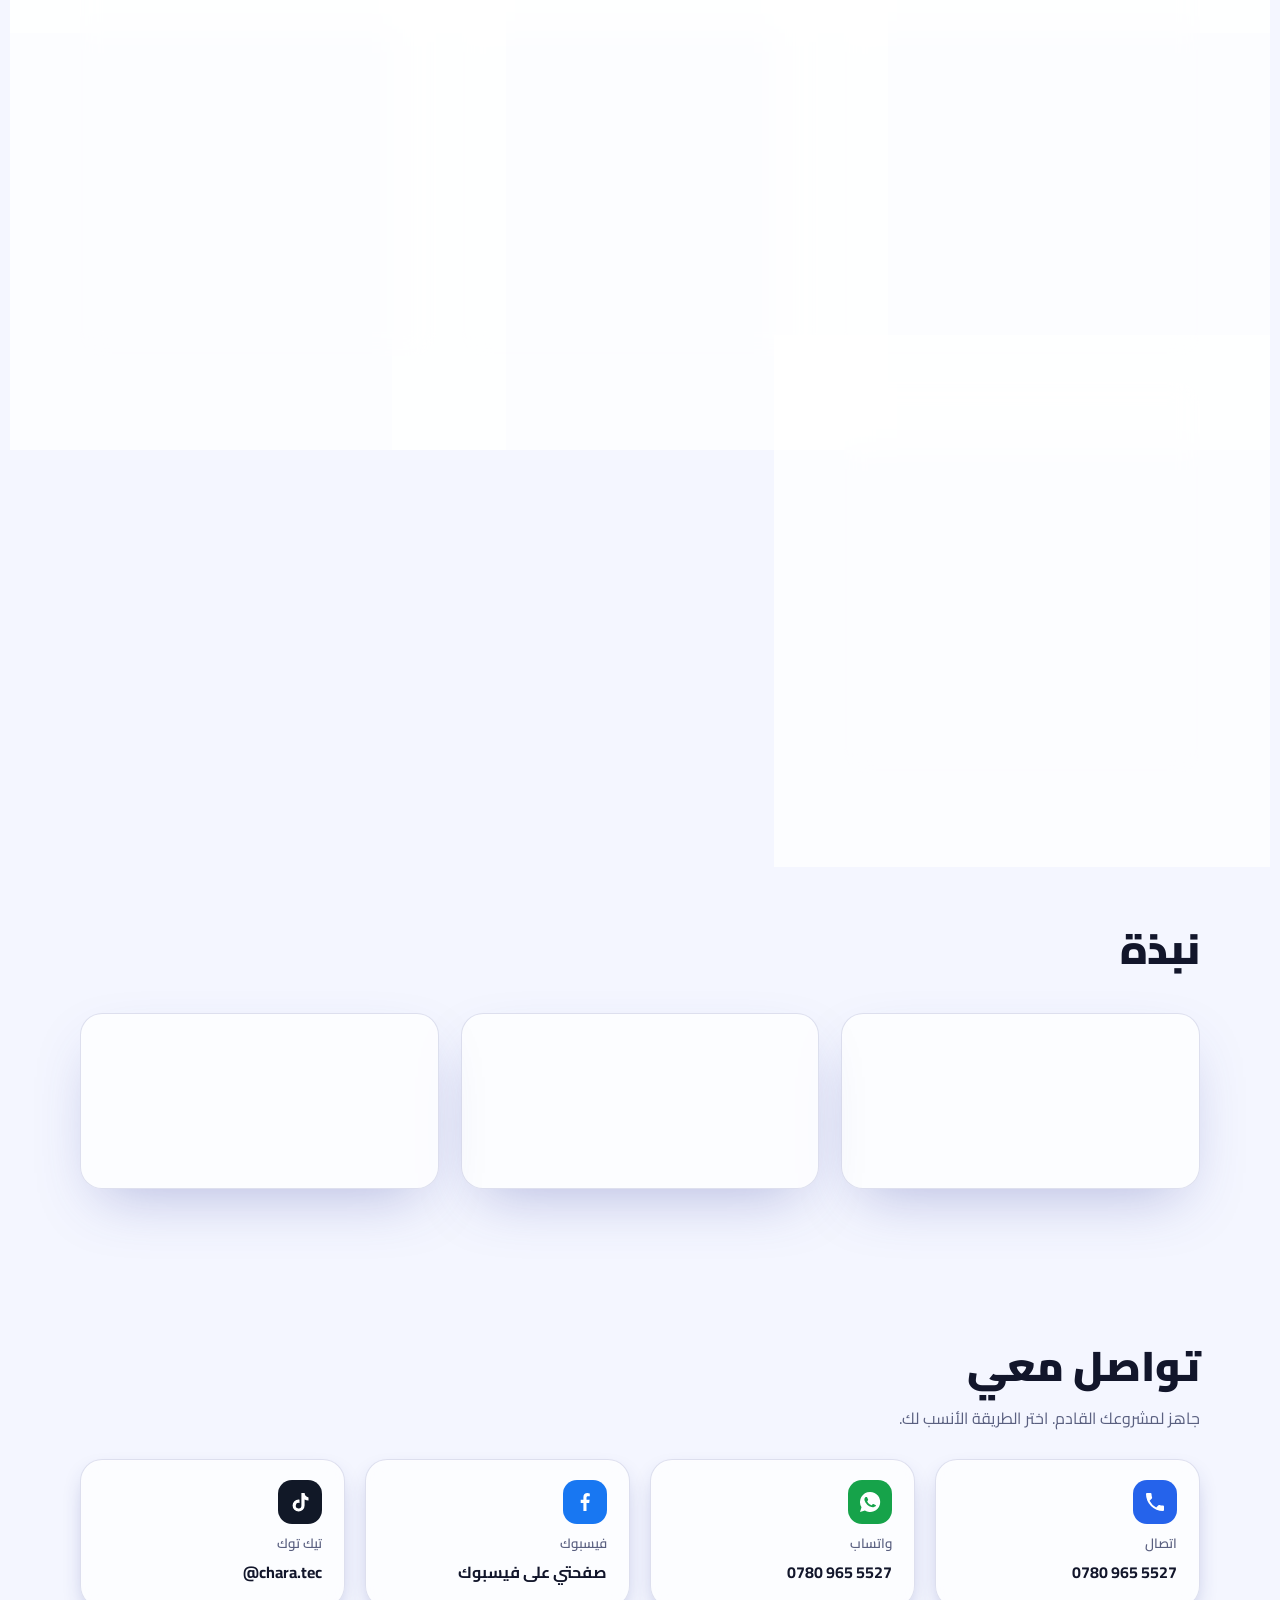
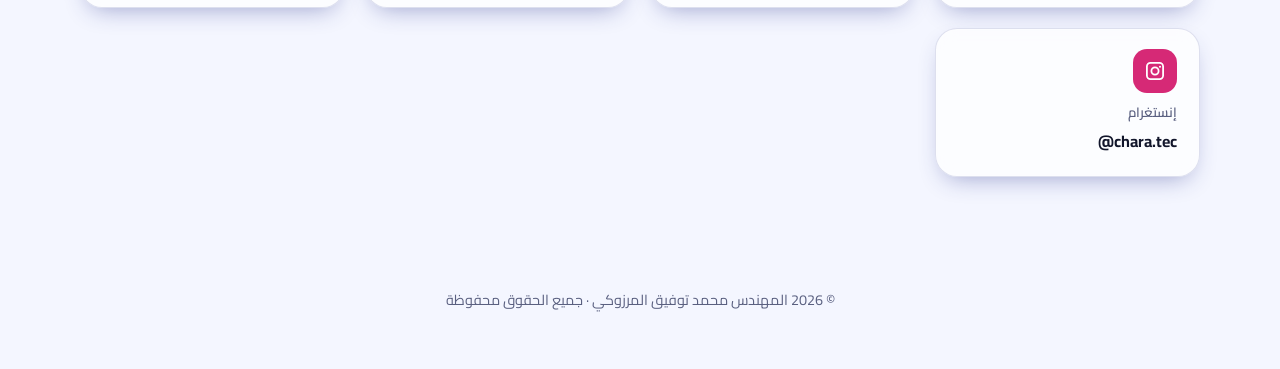
==== commit 928cc813: "تحديث رقم نسخة الملفات ليظهر المشروعان الجديدان" ====
--- a/index.html
+++ b/index.html
@@ -24,7 +24,7 @@
 <link rel="preconnect" href="https://fonts.googleapis.com">
 <link rel="preconnect" href="https://fonts.gstatic.com" crossorigin>
 <link href="https://fonts.googleapis.com/css2?family=Cairo:wght@400;600;800;900&display=swap" rel="stylesheet">
-<link rel="stylesheet" href="style.css?v=4">
+<link rel="stylesheet" href="style.css?v=5">
 <script>
 try{var t=localStorage.getItem('theme');if(!t)t=matchMedia('(prefers-color-scheme: light)').matches?'light':'dark';document.documentElement.dataset.theme=t}catch(e){document.documentElement.dataset.theme='dark'}
 </script>
@@ -127,6 +127,6 @@
   </div>
 </div>
 
-<script src="app.js?v=4"></script>
+<script src="app.js?v=5"></script>
 </body>
 </html>
